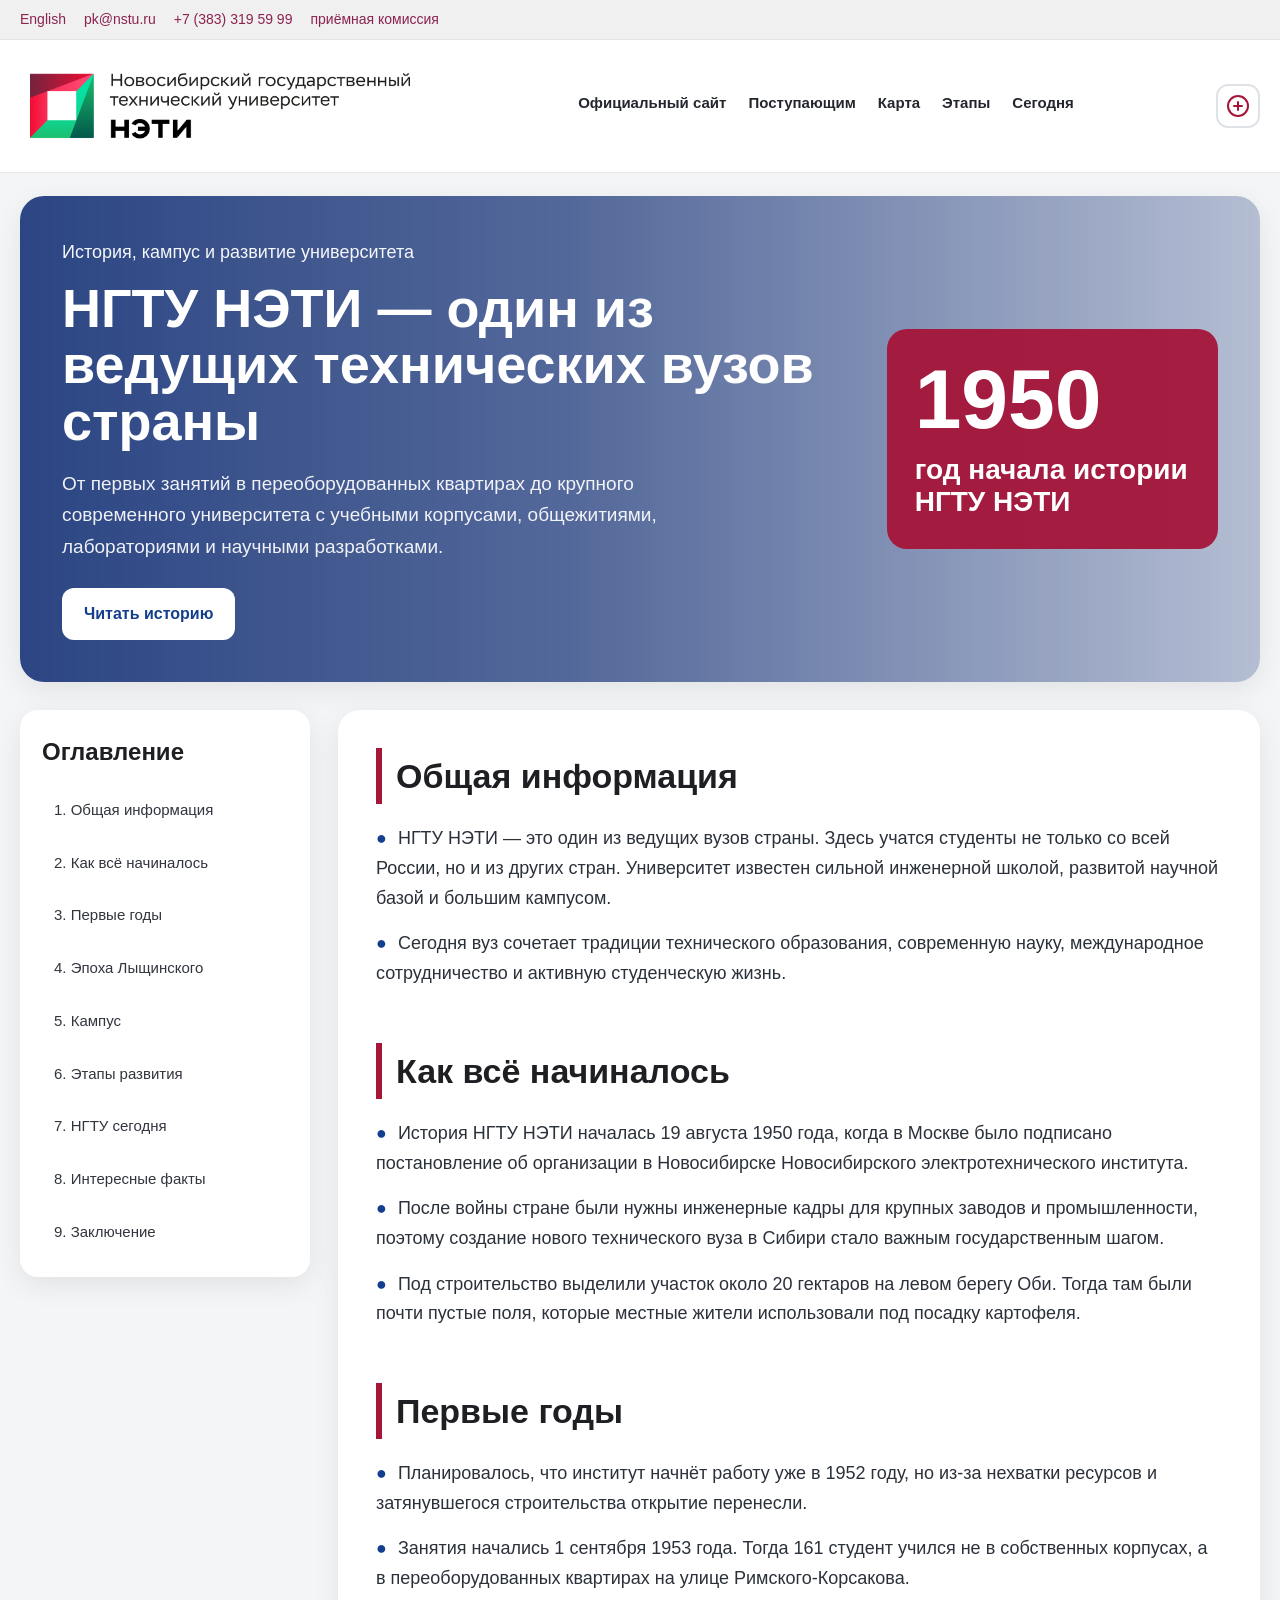
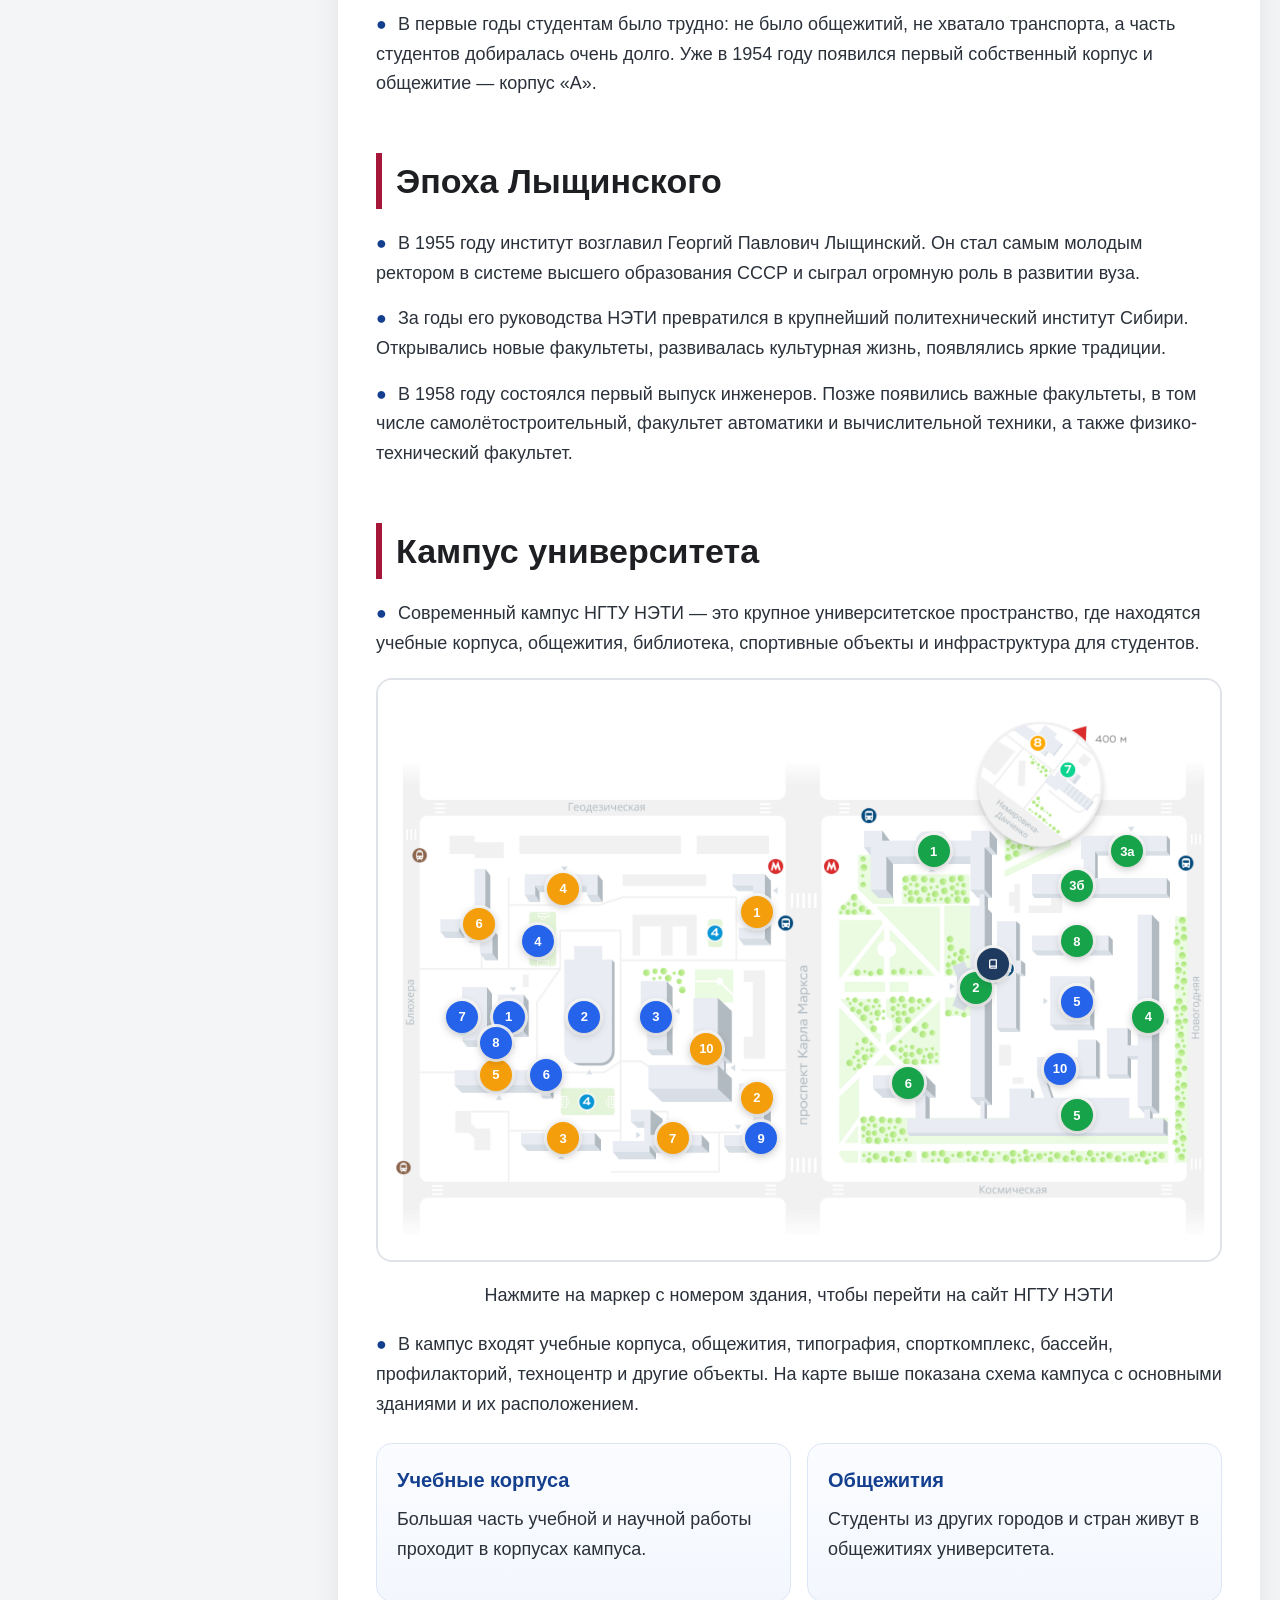
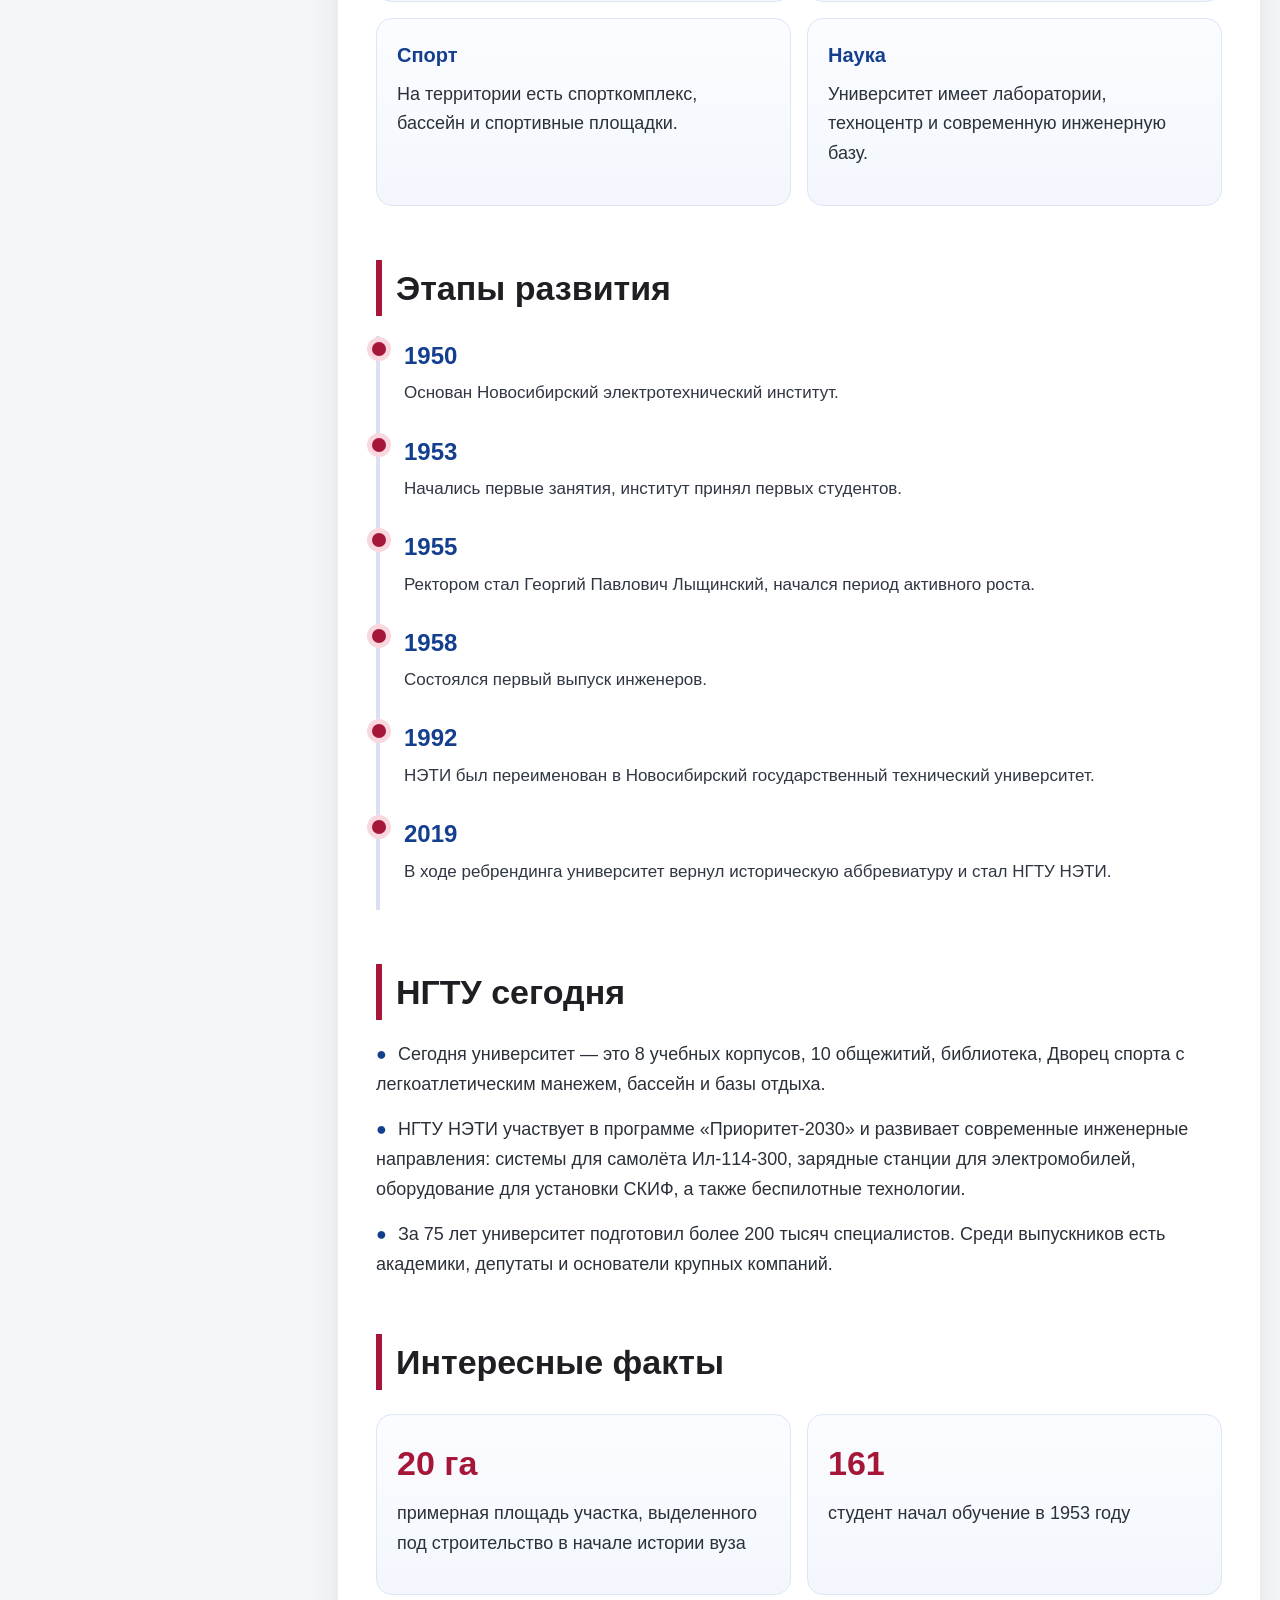
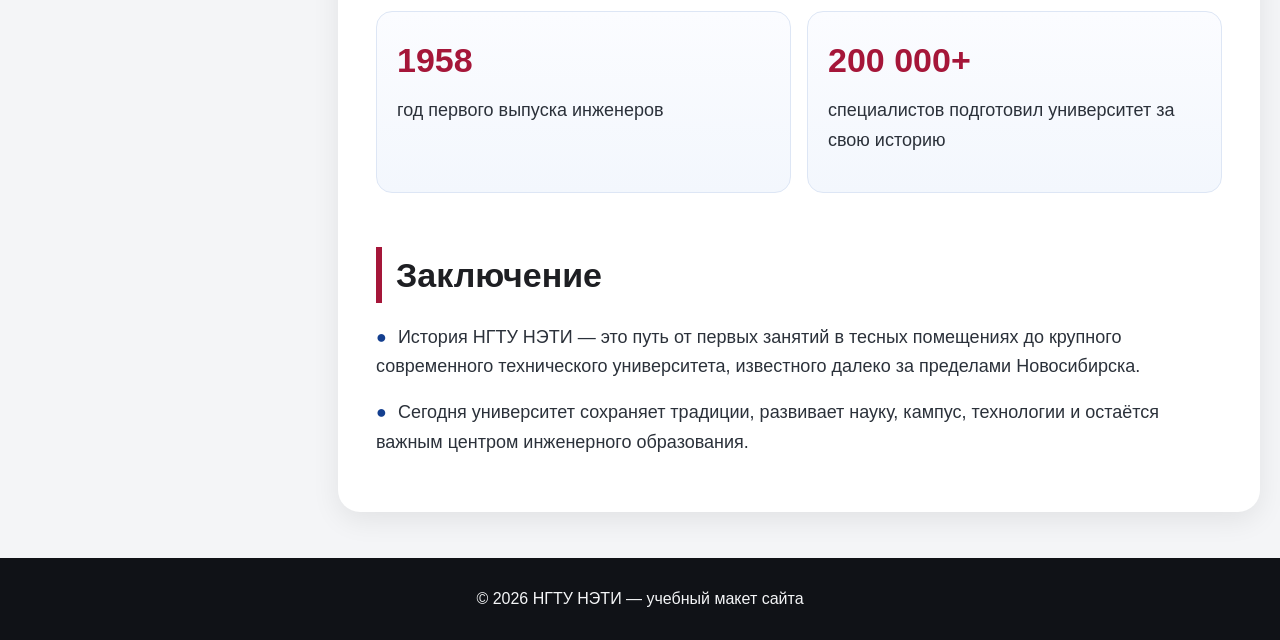
==== index.html @ ab6be09f "1.version" ====
<!DOCTYPE html>
<html lang="ru">
<head>
  <meta charset="UTF-8" />
  <meta name="viewport" content="width=device-width, initial-scale=1.0" />
  <title>НГТУ НЭТИ — История и кампус</title>
  <link rel="stylesheet" href="style.css" />
</head>
<body>
  <header class="site-header">
    <div class="topbar">
      <div class="topbar-inner">
        <span>English</span>
        <span>pk@nstu.ru</span>
        <span>+7 (383) 319 59 99</span>
        <span>приёмная комиссия</span>
      </div>
    </div>

    <div class="header-main">
      <div class="brand">
        <div class="logo-slot">
          <img src="logo.png" alt="Логотип НГТУ" id="logoImage" />
          <div class="logo-placeholder" id="logoPlaceholder"></div>
        </div>
        <div class="brand-text"></div>
      </div>

      <nav class="main-nav" aria-label="Основная навигация">
        <a href="https://www.nstu.ru">Официальный сайт</a>
        <a href="https://www.nstu.ru/entrance/enrollment_campaign">Поступающим</a>
        <a href="#campus">Карта</a>
        <a href="#timeline">Этапы</a>
        <a href="#today">Сегодня</a>
      </nav>

      <!-- Панель доступности для слабовидящих -->
      <div class="accessibility-panel" id="accessibilityPanel">
        <button class="a11y-toggle" id="a11yToggle" aria-label="Открыть настройки доступности" title="Версия для слабовидящих">
          <svg width="24" height="24" viewBox="0 0 24 24" fill="none" stroke="currentColor" stroke-width="2" stroke-linecap="round" stroke-linejoin="round" aria-hidden="true">
            <circle cx="12" cy="12" r="10"></circle>
            <path d="M12 8v8"></path>
            <path d="M8 12h8"></path>
          </svg>
        </button>
        <div class="a11y-options" id="a11yOptions" role="dialog" aria-label="Настройки доступности">
          <h4>Версия для слабовидящих</h4>
          <div class="a11y-section">
            <span class="a11y-label">Цветовая схема</span>
            <button class="a11y-btn active" data-mode="default">Обычная</button>
            <button class="a11y-btn" data-mode="high-contrast">Чёрно-белая</button>
            <button class="a11y-btn" data-mode="yellow-black">Жёлто-чёрная</button>
            <button class="a11y-btn" data-mode="blue-white">Сине-белая</button>
          </div>
          <div class="a11y-section">
            <span class="a11y-label">Размер шрифта</span>
            <button class="a11y-btn font-btn active" data-size="normal">A</button>
            <button class="a11y-btn font-btn" data-size="large">A+</button>
            <button class="a11y-btn font-btn" data-size="xlarge">A++</button>
          </div>
          <div class="a11y-section">
            <button class="a11y-btn" id="a11ySpacing">Широкий интервал</button>
            <button class="a11y-btn" id="a11yImages">Скрыть изображения</button>
            <button class="a11y-btn" id="a11yUnderline">Подчёркивать ссылки</button>
          </div>
        </div>
      </div>
    </div>
  </header>

  <section class="hero" aria-label="Главный баннер">
    <div class="hero-overlay">
      <div class="hero-content">
        <p class="hero-top">История, кампус и развитие университета</p>
        <h2>НГТУ НЭТИ — один из ведущих технических вузов страны</h2>
        <p class="hero-text">
          От первых занятий в переоборудованных квартирах до крупного современного
          университета с учебными корпусами, общежитиями, лабораториями и научными разработками.
        </p>
        <a href="#history" class="hero-button">Читать историю</a>
      </div>

      <div class="hero-side-card">
        <div class="hero-year">1950</div>
        <p>год начала истории НГТУ НЭТИ</p>
      </div>
    </div>
  </section>

  <div class="page-layout">
    <aside class="sidebar" aria-label="Боковое меню">
      <div class="sidebar-box">
        <h3>Оглавление</h3>
        <ul class="toc">
          <li><a href="#intro">1. Общая информация</a></li>
          <li><a href="#history">2. Как всё начиналось</a></li>
          <li><a href="#first-years">3. Первые годы</a></li>
          <li><a href="#lyshchinsky">4. Эпоха Лыщинского</a></li>
          <li><a href="#campus">5. Кампус</a></li>
          <li><a href="#timeline">6. Этапы развития</a></li>
          <li><a href="#today">7. НГТУ сегодня</a></li>
          <li><a href="#facts">8. Интересные факты</a></li>
          <li><a href="#conclusion">9. Заключение</a></li>
        </ul>
      </div>
    </aside>

    <main class="content">
      <section id="intro" class="content-section">
        <h2>Общая информация</h2>
        <p id="intro-p1">
        <a href="#intro-p1" class="anchor" aria-label="Ссылка на абзац">●</a>
          НГТУ НЭТИ — это один из ведущих вузов страны. Здесь учатся студенты не только
          со всей России, но и из других стран. Университет известен сильной инженерной
          школой, развитой научной базой и большим кампусом.
        </p>
        <p id="intro-p2">
          <a href="#intro-p2" class="anchor" aria-label="Ссылка на абзац">●</a>
          Сегодня вуз сочетает традиции технического образования, современную науку,
          международное сотрудничество и активную студенческую жизнь.
        </p>
      </section>

      <section id="history" class="content-section">
        <h2>Как всё начиналось</h2>
        <p id="history-p1">
          <a href="#history-p1" class="anchor" aria-label="Ссылка на абзац">●</a>
          История НГТУ НЭТИ началась 19 августа 1950 года, когда в Москве было подписано
          постановление об организации в Новосибирске Новосибирского электротехнического института.
        </p>
        <p id="history-p2">
          <a href="#history-p2" class="anchor" aria-label="Ссылка на абзац">●</a>
          После войны стране были нужны инженерные кадры для крупных заводов и промышленности,
          поэтому создание нового технического вуза в Сибири стало важным государственным шагом.
        </p>
        <p id="history-p3">
          <a href="#history-p3" class="anchor" aria-label="Ссылка на абзац">●</a>
          Под строительство выделили участок около 20 гектаров на левом берегу Оби.
          Тогда там были почти пустые поля, которые местные жители использовали под посадку картофеля.
        </p>
      </section>

      <section id="first-years" class="content-section">
        <h2>Первые годы</h2>
        <p id="first-years-p1">
          <a href="#first-years-p1" class="anchor" aria-label="Ссылка на абзац">●</a>
          Планировалось, что институт начнёт работу уже в 1952 году, но из-за нехватки
          ресурсов и затянувшегося строительства открытие перенесли.
        </p>
        <p id="first-years-p2">
          <a href="#first-years-p2" class="anchor" aria-label="Ссылка на абзац">●</a>
          Занятия начались 1 сентября 1953 года. Тогда 161 студент учился не в собственных
          корпусах, а в переоборудованных квартирах на улице Римского-Корсакова.
        </p>
        <p id="first-years-p3">
          <a href="#first-years-p3" class="anchor" aria-label="Ссылка на абзац">●</a>
          В первые годы студентам было трудно: не было общежитий, не хватало транспорта,
          а часть студентов добиралась очень долго. Уже в 1954 году появился первый собственный
          корпус и общежитие — корпус «А».
        </p>
      </section>

      <section id="lyshchinsky" class="content-section">
        <h2>Эпоха Лыщинского</h2>
        <p id="lyshchinsky-p1">
          <a href="#lyshchinsky-p1" class="anchor" aria-label="Ссылка на абзац">●</a>
          В 1955 году институт возглавил Георгий Павлович Лыщинский. Он стал самым молодым
          ректором в системе высшего образования СССР и сыграл огромную роль в развитии вуза.
        </p>
        <p id="lyshchinsky-p2">
          <a href="#lyshchinsky-p2" class="anchor" aria-label="Ссылка на абзац">●</a>
          За годы его руководства НЭТИ превратился в крупнейший политехнический институт Сибири.
          Открывались новые факультеты, развивалась культурная жизнь, появлялись яркие традиции.
        </p>
        <p id="lyshchinsky-p3">
          <a href="#lyshchinsky-p3" class="anchor" aria-label="Ссылка на абзац">●</a>
          В 1958 году состоялся первый выпуск инженеров. Позже появились важные факультеты,
          в том числе самолётостроительный, факультет автоматики и вычислительной техники,
          а также физико-технический факультет.
        </p>
      </section>

      <section id="campus" class="content-section">
        <h2>Кампус университета</h2>
        <p id="campus-p1">
          <a href="#campus-p1" class="anchor" aria-label="Ссылка на абзац">●</a>
          Современный кампус НГТУ НЭТИ — это крупное университетское пространство,
          где находятся учебные корпуса, общежития, библиотека, спортивные объекты
          и инфраструктура для студентов.
        </p>

        <!-- Интерактивная карта с кликабельными точками -->
        <div class="map-wrapper" role="region" aria-label="Интерактивная карта кампуса">
          <div class="map-container">
            <img src="map.png" alt="Карта кампуса НГТУ НЭТИ. На схеме отмечены учебные корпуса, общежития и другие объекты университета. Нажмите на маркер, чтобы перейти на страницу здания." class="map-image">
            
            <!-- Левый кампус (Запад) -->
            <a href="https://www.nstu.ru" class="map-hotspot" style="left: 15.5%; top: 58%;" data-building="Учебный корпус №1 (Запад)" target="_blank" rel="noopener noreferrer">
              <span class="hotspot-marker" style="background:#2563eb;">1</span>
            </a>
            <a href="https://www.nstu.ru" class="map-hotspot" style="left: 24.5%; top: 58%;" data-building="Учебный корпус №2 (Запад)" target="_blank" rel="noopener noreferrer">
              <span class="hotspot-marker" style="background:#2563eb;">2</span>
            </a>
            <a href="https://www.nstu.ru" class="map-hotspot" style="left: 33%; top: 58%;" data-building="Учебный корпус №3 (Запад)" target="_blank" rel="noopener noreferrer">
              <span class="hotspot-marker" style="background:#2563eb;">3</span>
            </a>
            <a href="https://www.nstu.ru" class="map-hotspot" style="left: 19%; top: 45%;" data-building="Учебный корпус №4 (Запад)" target="_blank" rel="noopener noreferrer">
              <span class="hotspot-marker" style="background:#2563eb;">4</span>
            </a>
            <a href="https://www.nstu.ru" class="map-hotspot" style="left: 14%; top: 68%;" data-building="Общежитие №5 (Запад)" target="_blank" rel="noopener noreferrer">
              <span class="hotspot-marker" style="background:#f59e0b;">5</span>
            </a>
            <a href="https://www.nstu.ru" class="map-hotspot" style="left: 20%; top: 68%;" data-building="Учебный корпус №6 (Запад)" target="_blank" rel="noopener noreferrer">
              <span class="hotspot-marker" style="background:#2563eb;">6</span>
            </a>
            <a href="https://www.nstu.ru" class="map-hotspot" style="left: 10%; top: 58%;" data-building="Учебный корпус №7 (Запад)" target="_blank" rel="noopener noreferrer">
              <span class="hotspot-marker" style="background:#2563eb;">7</span>
            </a>
            <a href="https://www.nstu.ru" class="map-hotspot" style="left: 14%; top: 62.5%;" data-building="Учебный корпус №8 (Запад)" target="_blank" rel="noopener noreferrer">
              <span class="hotspot-marker" style="background:#2563eb;">8</span>
            </a>
            <a href="https://www.nstu.ru" class="map-hotspot" style="left: 45.5%; top: 79%;" data-building="Учебный корпус №9 (Запад)" target="_blank" rel="noopener noreferrer">
              <span class="hotspot-marker" style="background:#2563eb;">9</span>
            </a>
            <a href="https://www.nstu.ru" class="map-hotspot" style="left: 39%; top: 63.5%;" data-building="Учебный корпус №10 (Запад)" target="_blank" rel="noopener noreferrer">
              <span class="hotspot-marker" style="background:#f59e0b;">10</span>
            </a>
            <a href="https://www.nstu.ru" class="map-hotspot" style="left: 45%; top: 40%;" data-building="Учебный корпус №1а (Запад)" target="_blank" rel="noopener noreferrer">
              <span class="hotspot-marker" style="background:#f59e0b;">1</span>
            </a>
            <a href="https://www.nstu.ru" class="map-hotspot" style="left: 22%; top: 79%;" data-building="Учебный корпус №3а (Запад)" target="_blank" rel="noopener noreferrer">
              <span class="hotspot-marker" style="background:#f59e0b;">3</span>
            </a>
            <a href="https://www.nstu.ru" class="map-hotspot" style="left: 22%; top: 36%;" data-building="Спортивный корпус №4 (Запад)" target="_blank" rel="noopener noreferrer">
              <span class="hotspot-marker" style="background:#f59e0b;">4</span>
            </a>
            <a href="https://www.nstu.ru" class="map-hotspot" style="left: 12%; top: 42%;" data-building="Общежитие №6 (Запад)" target="_blank" rel="noopener noreferrer">
              <span class="hotspot-marker" style="background:#f59e0b;">6</span>
            </a>
            <a href="https://www.nstu.ru" class="map-hotspot" style="left: 35%; top: 79%;" data-building="Учебный корпус №7а (Запад)" target="_blank" rel="noopener noreferrer">
              <span class="hotspot-marker" style="background:#f59e0b;">7</span>
            </a>
            <a href="https://www.nstu.ru" class="map-hotspot" style="left: 45%; top: 72%;" data-building="Учебный корпус №2а (Запад)" target="_blank" rel="noopener noreferrer">
              <span class="hotspot-marker" style="background:#f59e0b;">2</span>
            </a>

            <!-- Правый кампус (Восток) -->
            <a href="https://www.nstu.ru" class="map-hotspot" style="left: 66%; top: 29.5%;" data-building="Учебный корпус №1 (Восток)" target="_blank" rel="noopener noreferrer">
              <span class="hotspot-marker" style="background:#16a34a;">1</span>
            </a>
            <a href="https://www.nstu.ru" class="map-hotspot" style="left: 71%; top: 53%;" data-building="Учебный корпус №2 (Восток)" target="_blank" rel="noopener noreferrer">
              <span class="hotspot-marker" style="background:#16a34a;">2</span>
            </a>
            <a href="https://www.nstu.ru" class="map-hotspot" style="left: 89%; top: 29.5%;" data-building="Учебный корпус №3а (Восток)" target="_blank" rel="noopener noreferrer">
              <span class="hotspot-marker" style="background:#16a34a;">3а</span>
            </a>
            <a href="https://www.nstu.ru" class="map-hotspot" style="left: 83%; top: 35.5%;" data-building="Учебный корпус №3б (Восток)" target="_blank" rel="noopener noreferrer">
              <span class="hotspot-marker" style="background:#16a34a;">3б</span>
            </a>
            <a href="https://www.nstu.ru" class="map-hotspot" style="left: 91.5%; top: 58%;" data-building="Учебный корпус №4 (Восток)" target="_blank" rel="noopener noreferrer">
              <span class="hotspot-marker" style="background:#16a34a;">4</span>
            </a>
            <a href="https://www.nstu.ru" class="map-hotspot" style="left: 83%; top: 55.5%;" data-building="Общежитие №5 (Восток)" target="_blank" rel="noopener noreferrer">
              <span class="hotspot-marker" style="background:#2563eb;">5</span>
            </a>
            <a href="https://www.nstu.ru" class="map-hotspot" style="left: 63%; top: 69.5%;" data-building="Учебный корпус №6 (Восток)" target="_blank" rel="noopener noreferrer">
              <span class="hotspot-marker" style="background:#16a34a;">6</span>
            </a>
            <a href="https://www.nstu.ru" class="map-hotspot" style="left: 83%; top: 45%;" data-building="Учебный корпус №8 (Восток)" target="_blank" rel="noopener noreferrer">
              <span class="hotspot-marker" style="background:#16a34a;">8</span>
            </a>
            <a href="https://www.nstu.ru" class="map-hotspot" style="left: 81%; top: 67%;" data-building="Учебный корпус №10 (Восток)" target="_blank" rel="noopener noreferrer">
              <span class="hotspot-marker" style="background:#2563eb;">10</span>
            </a>
            <a href="https://www.nstu.ru" class="map-hotspot" style="left: 83%; top: 75%;" data-building="Общежитие №5а (Восток)" target="_blank" rel="noopener noreferrer">
              <span class="hotspot-marker" style="background:#16a34a;">5</span>
            </a>
            <a href="https://www.nstu.ru" class="map-hotspot" style="left: 73%; top: 49%;" data-building="Библиотека" target="_blank" rel="noopener noreferrer">
              <span class="hotspot-marker" style="background:#1e3a5f;"><svg width="10" height="10" viewBox="0 0 24 24" fill="none" stroke="currentColor" stroke-width="3" stroke-linecap="round" stroke-linejoin="round"><path d="M4 19.5A2.5 2.5 0 0 1 6.5 17H20"/><path d="M6.5 2H20v20H6.5A2.5 2.5 0 0 1 4 19.5v-15A2.5 2.5 0 0 1 6.5 2z"/></svg></span>
            </a>
          </div>
          <p class="map-hint">Нажмите на маркер с номером здания, чтобы перейти на сайт НГТУ НЭТИ</p>
        </div>

        <p id="campus-p2">
          <a href="#campus-p2" class="anchor" aria-label="Ссылка на абзац">●</a>
          В кампус входят учебные корпуса, общежития, типография, спорткомплекс,
          бассейн, профилакторий, техноцентр и другие объекты. На карте выше показана схема кампуса с основными зданиями и их расположением.
        </p>

        <div class="campus-grid">
          <div class="campus-card">
            <h3>Учебные корпуса</h3>
            <p>Большая часть учебной и научной работы проходит в корпусах кампуса.</p>
          </div>
          <div class="campus-card">
            <h3>Общежития</h3>
            <p>Студенты из других городов и стран живут в общежитиях университета.</p>
          </div>
          <div class="campus-card">
            <h3>Спорт</h3>
            <p>На территории есть спорткомплекс, бассейн и спортивные площадки.</p>
          </div>
          <div class="campus-card">
            <h3>Наука</h3>
            <p>Университет имеет лаборатории, техноцентр и современную инженерную базу.</p>
          </div>
        </div>
      </section>

      <section id="timeline" class="content-section">
        <h2>Этапы развития</h2>

        <div class="timeline">
          <div class="timeline-item">
            <div class="timeline-year">1950</div>
            <div class="timeline-text">
              Основан Новосибирский электротехнический институт.
            </div>
          </div>

          <div class="timeline-item">
            <div class="timeline-year">1953</div>
            <div class="timeline-text">
              Начались первые занятия, институт принял первых студентов.
            </div>
          </div>

          <div class="timeline-item">
            <div class="timeline-year">1955</div>
            <div class="timeline-text">
              Ректором стал Георгий Павлович Лыщинский, начался период активного роста.
            </div>
          </div>

          <div class="timeline-item">
            <div class="timeline-year">1958</div>
            <div class="timeline-text">
              Состоялся первый выпуск инженеров.
            </div>
          </div>

          <div class="timeline-item">
            <div class="timeline-year">1992</div>
            <div class="timeline-text">
              НЭТИ был переименован в Новосибирский государственный технический университет.
            </div>
          </div>

          <div class="timeline-item">
            <div class="timeline-year">2019</div>
            <div class="timeline-text">
              В ходе ребрендинга университет вернул историческую аббревиатуру и стал НГТУ НЭТИ.
            </div>
          </div>
        </div>
      </section>

      <section id="today" class="content-section">
        <h2>НГТУ сегодня</h2>
        <p id="today-p1">
          <a href="#today-p1" class="anchor" aria-label="Ссылка на абзац">●</a>
          Сегодня университет — это 8 учебных корпусов, 10 общежитий, библиотека,
          Дворец спорта с легкоатлетическим манежем, бассейн и базы отдыха.
        </p>
        <p id="today-p2">
          <a href="#today-p2" class="anchor" aria-label="Ссылка на абзац">●</a>
          НГТУ НЭТИ участвует в программе «Приоритет-2030» и развивает современные
          инженерные направления: системы для самолёта Ил-114-300, зарядные станции
          для электромобилей, оборудование для установки СКИФ, а также беспилотные технологии.
        </p>
        <p id="today-p3">
          <a href="#today-p3" class="anchor" aria-label="Ссылка на абзац">●</a>
          За 75 лет университет подготовил более 200 тысяч специалистов.
          Среди выпускников есть академики, депутаты и основатели крупных компаний.
        </p>
      </section>

      <section id="facts" class="content-section">
        <h2>Интересные факты</h2>
        <div class="facts-grid">
          <article class="fact-box">
            <span class="fact-number">20 га</span>
            <p>примерная площадь участка, выделенного под строительство в начале истории вуза</p>
          </article>

          <article class="fact-box">
            <span class="fact-number">161</span>
            <p>студент начал обучение в 1953 году</p>
          </article>

          <article class="fact-box">
            <span class="fact-number">1958</span>
            <p>год первого выпуска инженеров</p>
          </article>

          <article class="fact-box">
            <span class="fact-number">200 000+</span>
            <p>специалистов подготовил университет за свою историю</p>
          </article>
        </div>
      </section>

      <section id="conclusion" class="content-section">
        <h2>Заключение</h2>
        <p id="conclusion-p1">
          <a href="#conclusion-p1" class="anchor" aria-label="Ссылка на абзац">●</a>
          История НГТУ НЭТИ — это путь от первых занятий в тесных помещениях до крупного
          современного технического университета, известного далеко за пределами Новосибирска.
        </p>
        <p id="conclusion-p2">
          <a href="#conclusion-p2" class="anchor" aria-label="Ссылка на абзац">●</a>
          Сегодня университет сохраняет традиции, развивает науку, кампус, технологии
          и остаётся важным центром инженерного образования.
        </p>
      </section>
    </main>
  </div>

  <footer class="site-footer">
    <p>© 2026 НГТУ НЭТИ — учебный макет сайта</p>
  </footer>

  <script src="script.js"></script>
</body>
</html>
---- style.css ----
:root {
  --bg: #f4f5f7;
  --white: #ffffff;
  --text: #1e1f23;
  --muted: #5f6773;
  --line: #dfe3e8;
  --accent: #a51639;
  --accent-dark: #7f102d;
  --blue: #143f8f;
  --blue-soft: #edf3ff;
  --shadow: 0 8px 28px rgba(0, 0, 0, 0.08);
  --radius: 18px;
  --container: 1320px;
}

* {
  box-sizing: border-box;
  margin: 0;
  padding: 0;
}

html {
  scroll-behavior: smooth;
}

body {
  font-family: Arial, Helvetica, sans-serif;
  background: var(--bg);
  color: var(--text);
  line-height: 1.65;
}

img {
  max-width: 100%;
  display: block;
}

a {
  color: inherit;
}

.topbar {
  background: #f0f0f0;
  border-bottom: 1px solid var(--line);
}

.topbar-inner {
  max-width: var(--container);
  margin: 0 auto;
  padding: 8px 20px;
  display: flex;
  flex-wrap: wrap;
  gap: 18px;
  font-size: 14px;
  color: #8b2351;
}

.site-header {
  position: sticky;
  top: 0;
  z-index: 1000;
  background: var(--white);
  box-shadow: 0 1px 0 rgba(0, 0, 0, 0.04);
}

.header-main {
  max-width: var(--container);
  margin: 0 auto;
  padding: 16px 20px;
  display: flex;
  justify-content: space-between;
  align-items: center;
  gap: 24px;
  flex-wrap: wrap;
}

.brand {
  display: flex;
  align-items: center;
  gap: 16px;
}

.logo-slot {
  width: 400px;
  height: 100px;
  display: flex;
  align-items: center;
  justify-content: center;
  padding: 10px;
  box-sizing: border-box;
  overflow: hidden;
}

.logo-slot img {
  max-width: 100%;
  max-height: 100%;
  object-fit: contain;
  display: block;
}

.logo-placeholder span {
  font-weight: 700;
  margin-bottom: 6px;
}

.logo-placeholder small {
  font-size: 11px;
}

.brand-subtitle {
  font-size: 13px;
  color: var(--muted);
  margin-bottom: 4px;
}

.brand h1 {
  font-size: 34px;
  line-height: 1;
  font-weight: 800;
  letter-spacing: 0.3px;
}

.main-nav {
  display: flex;
  flex-wrap: wrap;
  gap: 22px;
  font-weight: 700;
  font-size: 15px;
}

.main-nav a {
  text-decoration: none;
  color: #23262d;
  padding-bottom: 4px;
  border-bottom: 2px solid transparent;
  transition: 0.2s;
}

.main-nav a:hover,
.main-nav a.active {
  color: var(--accent);
  border-color: var(--accent);
}

.hero {
  max-width: var(--container);
  margin: 24px auto 28px;
  padding: 0 20px;
}

.hero-overlay {
  min-height: 380px;
  border-radius: 24px;
  overflow: hidden;
  background:
    linear-gradient(90deg, rgba(16, 45, 115, 0.88) 0%, rgba(16, 45, 115, 0.7) 45%, rgba(16, 45, 115, 0.28) 100%),
    url("https://images.unsplash.com/photo-1523050854058-8df90110c9f1?auto=format&fit=crop&w=1600&q=80") center/cover no-repeat;
  box-shadow: var(--shadow);
  display: grid;
  grid-template-columns: 1.7fr 0.7fr;
  gap: 20px;
  padding: 42px;
  color: var(--white);
}

.hero-content {
  display: flex;
  flex-direction: column;
  justify-content: center;
  max-width: 760px;
}

.hero-top {
  font-size: 18px;
  margin-bottom: 12px;
  opacity: 0.95;
}

.hero-content h2 {
  font-size: 54px;
  line-height: 1.05;
  font-weight: 800;
  margin-bottom: 18px;
}

.hero-text {
  font-size: 19px;
  max-width: 680px;
  color: rgba(255, 255, 255, 0.92);
  margin-bottom: 26px;
}

.hero-button {
  width: fit-content;
  text-decoration: none;
  background: var(--white);
  color: var(--blue);
  font-weight: 700;
  padding: 13px 22px;
  border-radius: 12px;
  transition: 0.2s;
}

.hero-button:hover {
  transform: translateY(-1px);
}

.hero-side-card {
  background: rgba(165, 22, 57, 0.95);
  border-radius: 20px;
  padding: 28px;
  display: flex;
  flex-direction: column;
  justify-content: center;
  align-self: center;
  min-height: 220px;
}

.hero-year {
  font-size: 84px;
  font-weight: 900;
  line-height: 0.95;
  margin-bottom: 14px;
}

.hero-side-card p {
  font-size: 28px;
  font-weight: 700;
  line-height: 1.15;
}

.page-layout {
  max-width: var(--container);
  margin: 0 auto;
  padding: 0 20px 36px;
  display: grid;
  grid-template-columns: 290px 1fr;
  gap: 28px;
}

.sidebar {
  position: relative;
}

.sidebar-box {
  position: sticky;
  top: 80px;
  background: var(--white);
  border-radius: var(--radius);
  padding: 22px;
  box-shadow: var(--shadow);
}

.sidebar-box h3 {
  font-size: 24px;
  margin-bottom: 16px;
}

.toc {
  list-style: none;
}

.toc li + li {
  margin-top: 8px;
}

.toc a {
  text-decoration: none;
  color: #31353d;
  display: block;
  padding: 10px 12px;
  border-radius: 10px;
  transition: 0.2s;
  font-size: 15px;
}

.toc a:hover,
.toc a.active {
  background: var(--blue-soft);
  color: var(--blue);
}

.content {
  background: var(--white);
  border-radius: 22px;
  padding: 38px;
  box-shadow: var(--shadow);
}

.content-section + .content-section {
  margin-top: 54px;
}

.content-section {
  scroll-margin-top: 140px;
}

.content-section h2 {
  font-size: 34px;
  font-weight: 800;
  margin-bottom: 20px;
  padding-left: 14px;
  border-left: 6px solid var(--accent);
}

.content-section p {
  font-size: 18px;
  color: #2b313a;
  margin-bottom: 16px;
}

.anchor {
  text-decoration: none;
  color: var(--blue);
  font-weight: 800;
  margin-right: 6px;
}

.anchor:hover {
  text-decoration: underline;
}

.campus-grid,
.facts-grid {
  display: grid;
  grid-template-columns: repeat(2, minmax(0, 1fr));
  gap: 16px;
  margin-top: 24px;
}

.campus-card,
.fact-box {
  background: linear-gradient(180deg, #fbfcff, #f3f7fd);
  border: 1px solid #dde6f5;
  border-radius: 16px;
  padding: 20px;
}

.campus-card h3 {
  font-size: 20px;
  margin-bottom: 8px;
  color: var(--blue);
}

.fact-number {
  display: block;
  font-size: 34px;
  font-weight: 900;
  color: var(--accent);
  margin-bottom: 8px;
}

.timeline {
  margin-top: 12px;
  border-left: 4px solid #d9e1f0;
  padding-left: 24px;
}

.timeline-item {
  position: relative;
  padding: 0 0 24px 0;
}

.timeline-item::before {
  content: "";
  position: absolute;
  left: -32px;
  top: 6px;
  width: 14px;
  height: 14px;
  border-radius: 50%;
  background: var(--accent);
  box-shadow: 0 0 0 5px #f8d7df;
}

.timeline-year {
  font-size: 24px;
  font-weight: 800;
  color: var(--blue);
  margin-bottom: 4px;
}

.timeline-text {
  font-size: 17px;
  color: #303643;
}

.site-footer {
  margin-top: 10px;
  background: #101217;
  color: #f4f5f7;
  text-align: center;
  padding: 28px 20px;
}

@media (max-width: 1100px) {
  .hero-overlay {
    grid-template-columns: 1fr;
  }

  .page-layout {
    grid-template-columns: 1fr;
  }

  .sidebar-box {
    position: static;
  }
}

@media (max-width: 760px) {
  .header-main {
    align-items: flex-start;
  }

  .brand h1 {
    font-size: 28px;
  }

  .hero-overlay {
    padding: 28px;
    min-height: auto;
  }

  .hero-content h2 {
    font-size: 36px;
  }

  .hero-text {
    font-size: 17px;
  }

  .hero-year {
    font-size: 64px;
  }

  .hero-side-card p {
    font-size: 22px;
  }

  .content {
    padding: 24px;
  }

  .content-section h2 {
    font-size: 28px;
  }

  .content-section p {
    font-size: 16px;
  }

  .campus-grid,
  .facts-grid {
    grid-template-columns: 1fr;
  }
}

/* ===== Анимация для скрытия верхней полоски на телефоне ===== */
@media (max-width: 768px) {
  .topbar {
    transition: transform 0.3s ease;
    position: sticky;
    top: 0;
    z-index: 1001;
  }

  .topbar.hide-on-scroll {
    transform: translateY(-100%);
  }
}

/* ===== Панель доступности ===== */
.accessibility-panel {
  position: relative;
  z-index: 1002;
}

.a11y-toggle {
  width: 44px;
  height: 44px;
  border-radius: 12px;
  border: 2px solid var(--line);
  background: var(--white);
  color: var(--accent);
  cursor: pointer;
  display: flex;
  align-items: center;
  justify-content: center;
  transition: 0.2s;
}

.a11y-toggle:hover {
  background: var(--blue-soft);
  border-color: var(--blue);
}

.a11y-toggle[aria-expanded="true"] {
  background: var(--blue-soft);
  border-color: var(--blue);
}

.a11y-options {
  display: none;
  position: absolute;
  top: 52px;
  right: 0;
  width: 280px;
  background: var(--white);
  border: 2px solid var(--line);
  border-radius: 16px;
  padding: 20px;
  box-shadow: 0 12px 40px rgba(0, 0, 0, 0.15);
}

.a11y-options.open {
  display: block;
}

.a11y-options h4 {
  font-size: 18px;
  margin-bottom: 16px;
  color: var(--text);
}

.a11y-section {
  margin-bottom: 14px;
}

.a11y-label {
  display: block;
  font-size: 13px;
  font-weight: 700;
  color: var(--muted);
  text-transform: uppercase;
  letter-spacing: 0.5px;
  margin-bottom: 8px;
}

.a11y-btn {
  display: inline-block;
  padding: 8px 14px;
  margin: 4px 4px 0 0;
  border: 2px solid var(--line);
  border-radius: 10px;
  background: var(--white);
  color: var(--text);
  font-size: 14px;
  font-weight: 600;
  cursor: pointer;
  transition: 0.15s;
}

.a11y-btn:hover {
  border-color: var(--blue);
  background: var(--blue-soft);
}

.a11y-btn.active {
  border-color: var(--accent);
  background: #fdf2f4;
  color: var(--accent);
}

.font-btn[data-size="normal"] { font-size: 14px; }
.font-btn[data-size="large"] { font-size: 18px; }
.font-btn[data-size="xlarge"] { font-size: 22px; }

/* ===== Интерактивная карта ===== */
.map-wrapper {
  margin: 20px 0;
}

.map-container {
  position: relative;
  display: inline-block;
  width: 100%;
  border-radius: 16px;
  overflow: hidden;
  border: 2px solid var(--line);
}

.map-image {
  width: 100%;
  height: auto;
  display: block;
}

.map-hotspot {
  position: absolute;
  width: 32px;
  height: 32px;
  transform: translate(-50%, -50%);
  z-index: 10;
  text-decoration: none;
  cursor: pointer;
}

.hotspot-marker {
  display: flex;
  align-items: center;
  justify-content: center;
  width: 32px;
  height: 32px;
  border-radius: 50%;
  color: #fff;
  font-size: 13px;
  font-weight: 800;
  box-shadow: 0 2px 8px rgba(0, 0, 0, 0.25), 0 0 0 3px rgba(255, 255, 255, 0.9);
  transition: transform 0.2s, box-shadow 0.2s;
  pointer-events: none;
}

.map-hotspot:hover .hotspot-marker,
.map-hotspot:focus .hotspot-marker {
  transform: scale(1.25);
  box-shadow: 0 4px 16px rgba(0, 0, 0, 0.35), 0 0 0 5px rgba(255, 255, 255, 1);
}

.map-hotspot::after {
  content: attr(data-building);
  position: absolute;
  bottom: 110%;
  left: 50%;
  transform: translateX(-50%);
  background: rgba(0, 0, 0, 0.85);
  color: #fff;
  padding: 6px 12px;
  border-radius: 8px;
  font-size: 13px;
  font-weight: 600;
  white-space: nowrap;
  opacity: 0;
  pointer-events: none;
  transition: opacity 0.2s;
  z-index: 20;
}

.map-hotspot:hover::after,
.map-hotspot:focus::after {
  opacity: 1;
}

.map-hint {
  font-size: 14px;
  color: var(--muted);
  text-align: center;
  margin-top: 10px;
}

/* ===== Режимы доступности ===== */

/* Чёрно-белый контраст */
body.a11y-high-contrast {
  --bg: #000000;
  --white: #000000;
  --text: #ffffff;
  --muted: #cccccc;
  --line: #ffffff;
  --accent: #ffff00;
  --accent-dark: #ffff00;
  --blue: #ffffff;
  --blue-soft: #333333;
  --shadow: none;
}

body.a11y-high-contrast .hero-overlay {
  background: #000000;
  border: 3px solid #ffffff;
}

body.a11y-high-contrast .hero-side-card {
  background: #000000;
  border: 3px solid #ffff00;
}

body.a11y-high-contrast .content,
body.a11y-high-contrast .sidebar-box {
  background: #000000;
  border: 2px solid #ffffff;
}

body.a11y-high-contrast .campus-card,
body.a11y-high-contrast .fact-box {
  background: #111111;
  border: 2px solid #ffffff;
}

body.a11y-high-contrast .timeline-item::before {
  background: #ffff00;
  box-shadow: 0 0 0 5px #333333;
}

body.a11y-high-contrast img {
  filter: grayscale(100%) contrast(150%);
}

body.a11y-high-contrast .site-footer {
  background: #000000;
  border-top: 3px solid #ffffff;
}

/* Жёлто-чёрный */
body.a11y-yellow-black {
  --bg: #000000;
  --white: #000000;
  --text: #ffff00;
  --muted: #ffff00;
  --line: #ffff00;
  --accent: #ffff00;
  --accent-dark: #ffff00;
  --blue: #ffff00;
  --blue-soft: #1a1a00;
  --shadow: none;
}

body.a11y-yellow-black .hero-overlay {
  background: #000000;
  border: 3px solid #ffff00;
}

body.a11y-yellow-black .hero-side-card {
  background: #000000;
  border: 3px solid #ffff00;
}

body.a11y-yellow-black .content,
body.a11y-yellow-black .sidebar-box {
  background: #000000;
  border: 2px solid #ffff00;
}

body.a11y-yellow-black .campus-card,
body.a11y-yellow-black .fact-box {
  background: #111100;
  border: 2px solid #ffff00;
}

body.a11y-yellow-black .timeline-item::before {
  background: #ffff00;
  box-shadow: 0 0 0 5px #333300;
}

body.a11y-yellow-black img {
  filter: grayscale(100%) contrast(120%) brightness(80%);
}

body.a11y-yellow-black .site-footer {
  background: #000000;
  border-top: 3px solid #ffff00;
}

body.a11y-yellow-black .a11y-toggle {
  background: #000000;
  border-color: #ffff00;
  color: #ffff00;
}

body.a11y-yellow-black .map-hotspot::after {
  background: #ffff00;
  color: #000000;
}

/* Сине-белый */
body.a11y-blue-white {
  --bg: #e8f0fe;
  --white: #ffffff;
  --text: #000080;
  --muted: #000080;
  --line: #000080;
  --accent: #000080;
  --accent-dark: #000080;
  --blue: #000080;
  --blue-soft: #dbeafe;
  --shadow: 0 4px 16px rgba(0, 0, 128, 0.15);
}

body.a11y-blue-white .hero-overlay {
  background: #000080;
}

body.a11y-blue-white .hero-side-card {
  background: #000080;
}

body.a11y-blue-white .content-section h2 {
  border-left-color: #000080;
}

body.a11y-blue-white .fact-number {
  color: #000080;
}

body.a11y-blue-white .timeline-item::before {
  background: #000080;
  box-shadow: 0 0 0 5px #dbeafe;
}

body.a11y-blue-white .site-footer {
  background: #000080;
}

/* Размеры шрифта */
body.a11y-font-large {
  font-size: 18px;
}

body.a11y-font-large .hero-content h2 {
  font-size: 64px;
}

body.a11y-font-large .hero-text {
  font-size: 22px;
}

body.a11y-font-large .content-section h2 {
  font-size: 40px;
}

body.a11y-font-large .content-section p {
  font-size: 20px;
}

body.a11y-font-large .sidebar-box h3 {
  font-size: 28px;
}

body.a11y-font-large .toc a {
  font-size: 17px;
}

body.a11y-font-xlarge {
  font-size: 22px;
}

body.a11y-font-xlarge .hero-content h2 {
  font-size: 74px;
}

body.a11y-font-xlarge .hero-text {
  font-size: 26px;
}

body.a11y-font-xlarge .content-section h2 {
  font-size: 48px;
}

body.a11y-font-xlarge .content-section p {
  font-size: 24px;
}

body.a11y-font-xlarge .sidebar-box h3 {
  font-size: 32px;
}

body.a11y-font-xlarge .toc a {
  font-size: 20px;
}

/* Широкий интервал */
body.a11y-wide-spacing {
  line-height: 2.2;
  letter-spacing: 0.06em;
  word-spacing: 0.15em;
}

body.a11y-wide-spacing .content-section p {
  margin-bottom: 28px;
}

body.a11y-wide-spacing .toc li + li {
  margin-top: 14px;
}

/* Скрыть изображения */
body.a11y-hide-images img {
  display: none !important;
}

body.a11y-hide-images .map-wrapper {
  display: none;
}

/* Подчёркивание ссылок */
body.a11y-underline-links a {
  text-decoration: underline !important;
  text-decoration-thickness: 2px;
  text-underline-offset: 3px;
}

body.a11y-underline-links .a11y-btn {
  text-decoration: none !important;
}

/* Фокус для доступности */
*:focus-visible {
  outline: 3px solid var(--accent);
  outline-offset: 3px;
}

body.a11y-high-contrast *:focus-visible,
body.a11y-yellow-black *:focus-visible {
  outline-color: #ffff00;
}

body.a11y-blue-white *:focus-visible {
  outline-color: #000080;
}
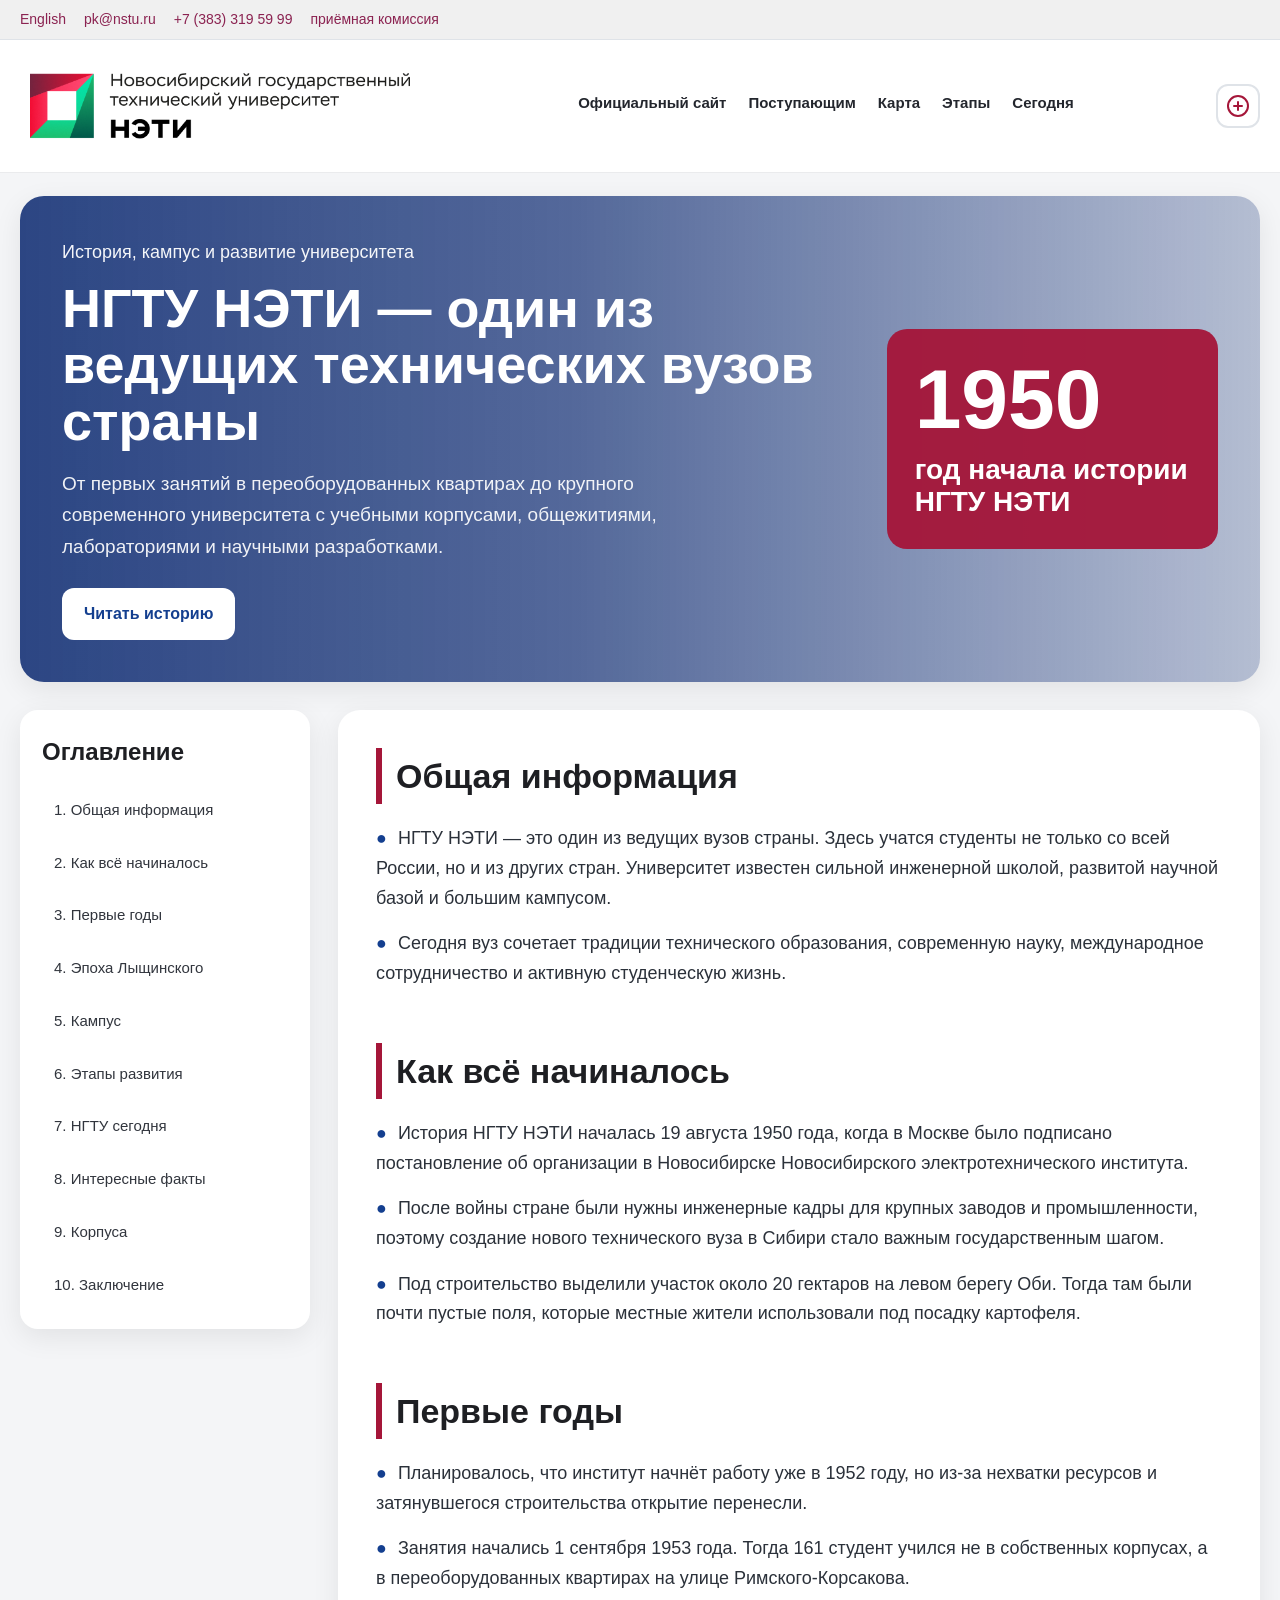
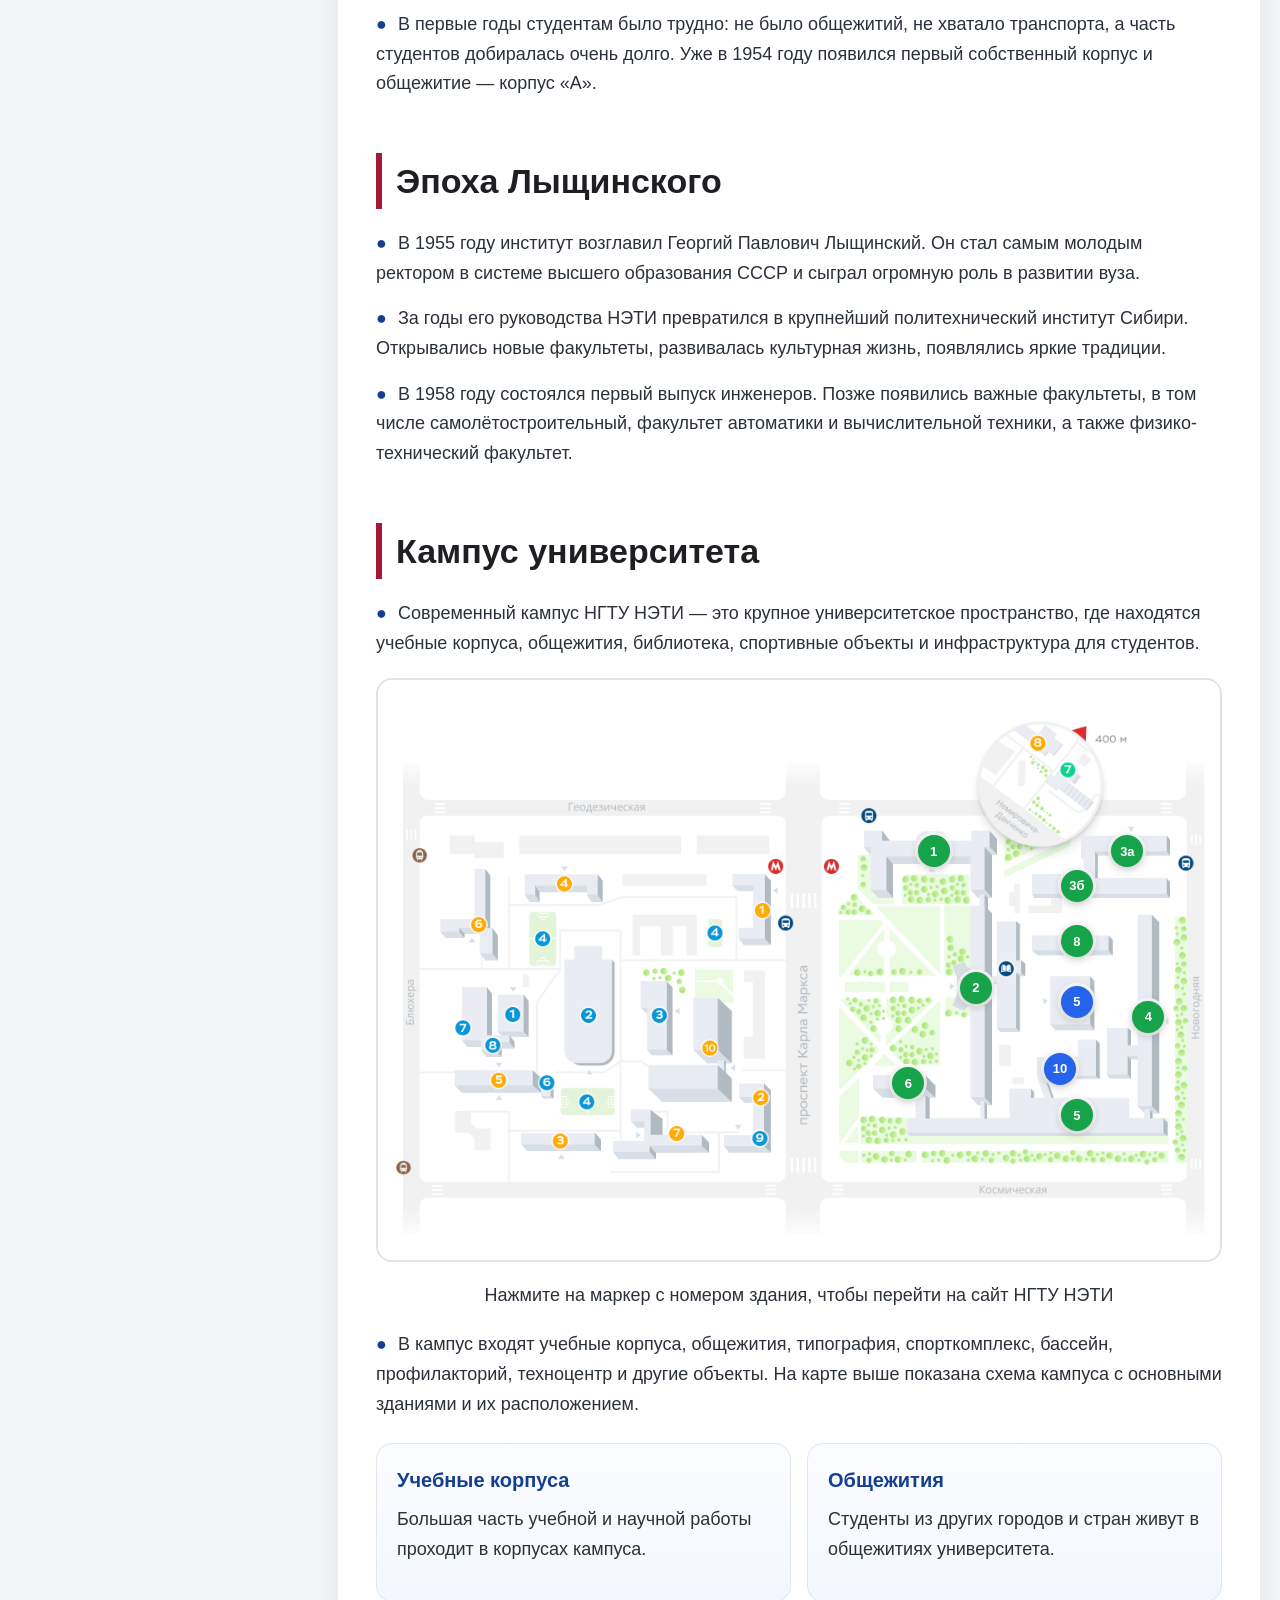
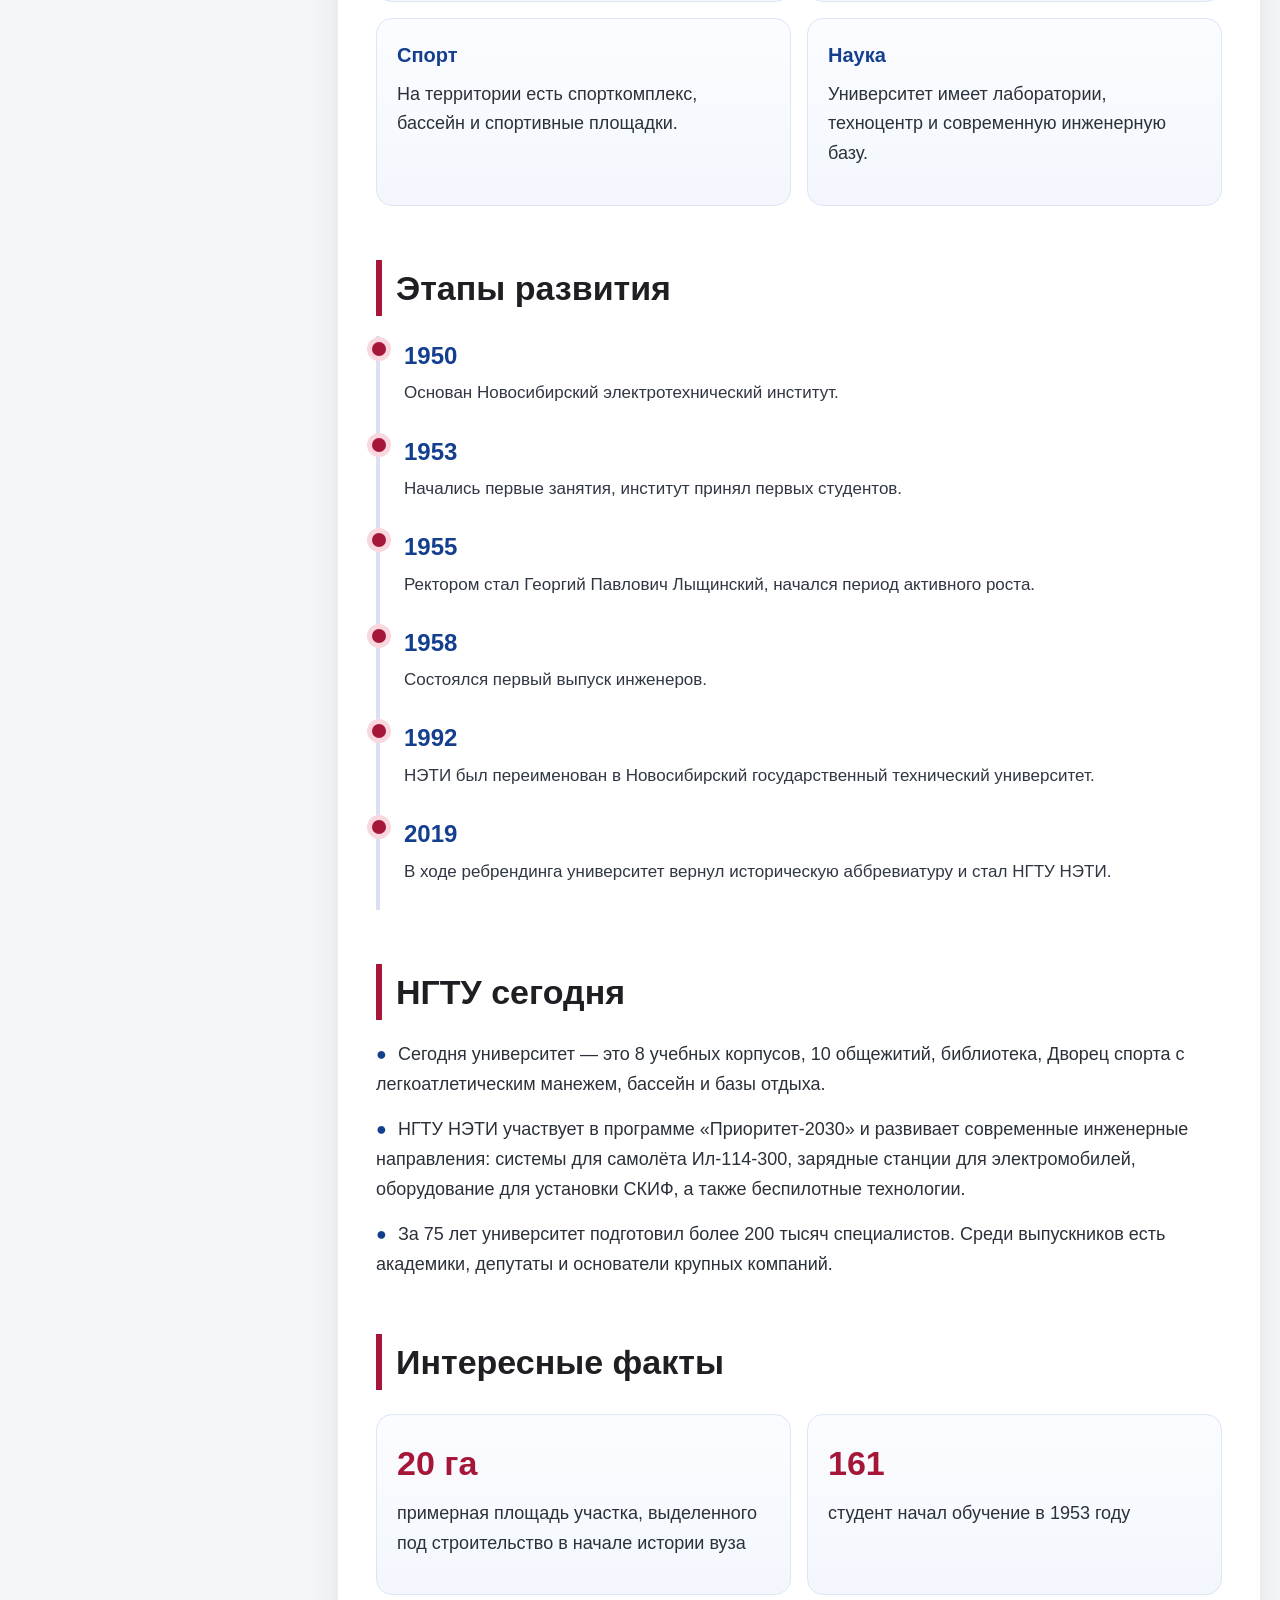
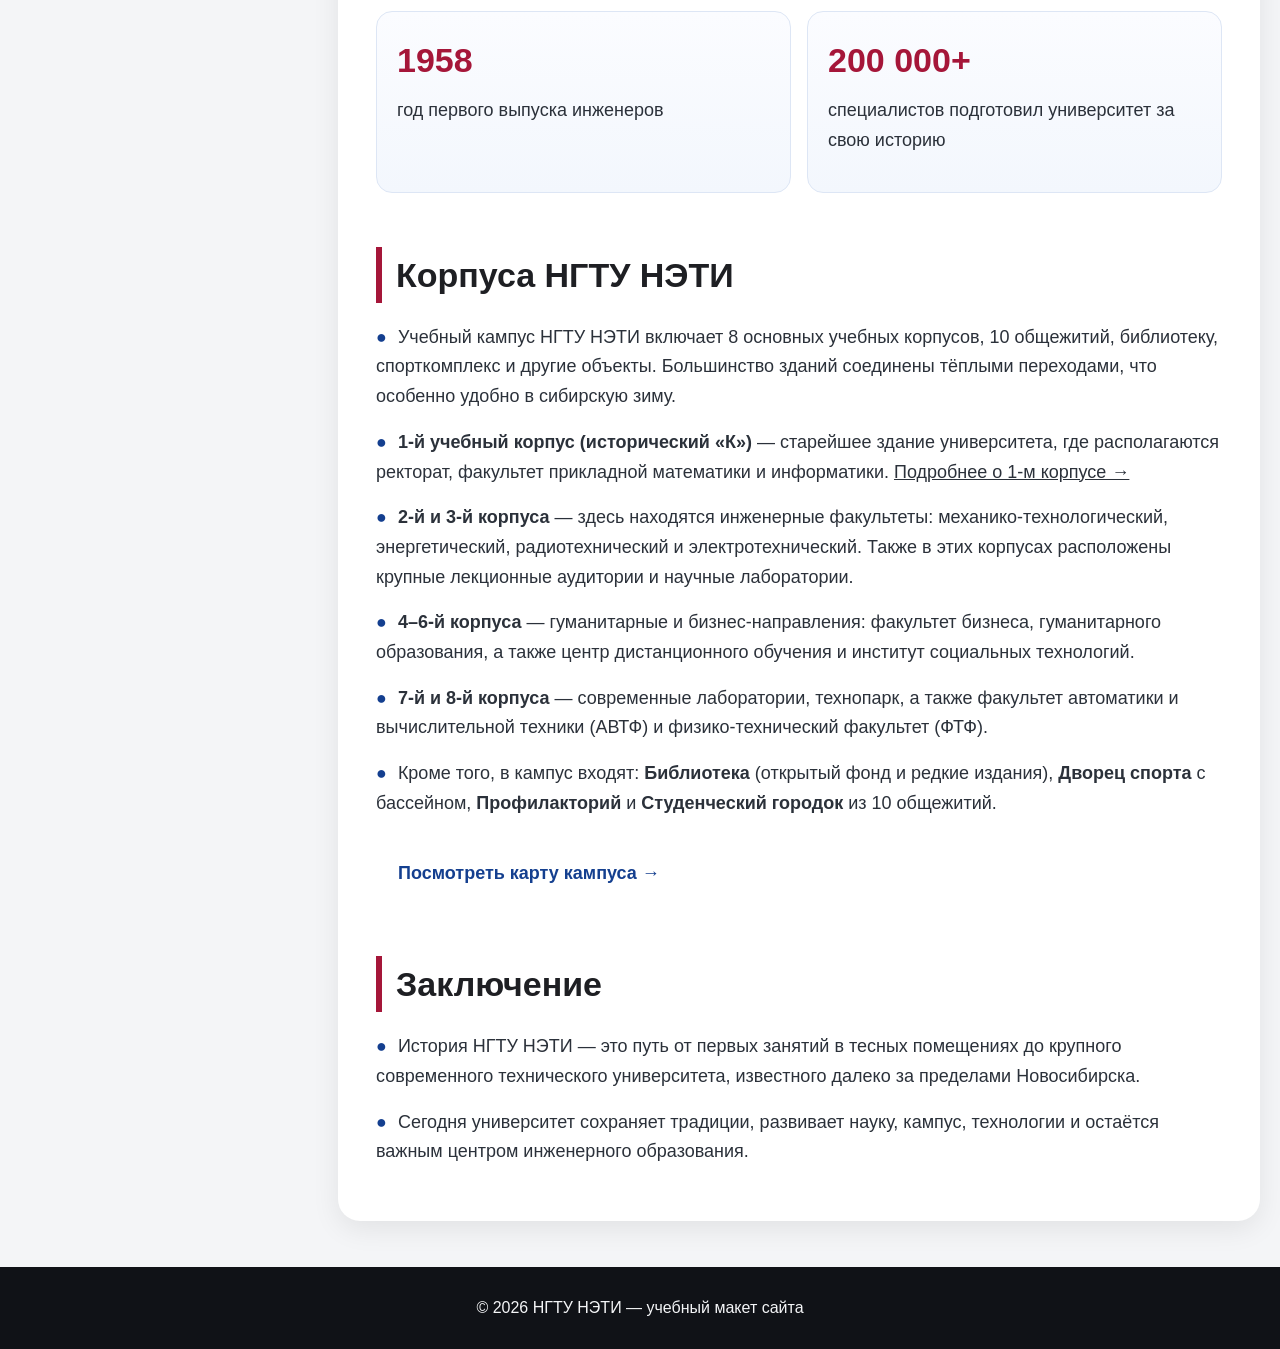
==== commit 1fb335fa: "v2" ====
--- a/index.html
+++ b/index.html
@@ -100,10 +100,14 @@
           <li><a href="#timeline">6. Этапы развития</a></li>
           <li><a href="#today">7. НГТУ сегодня</a></li>
           <li><a href="#facts">8. Интересные факты</a></li>
-          <li><a href="#conclusion">9. Заключение</a></li>
+          <li><a href="#corpusa">9. Корпуса</a></li>
+          <li><a href="#conclusion">10. Заключение</a></li>
         </ul>
       </div>
     </aside>
+
+
+    
 
     <main class="content">
       <section id="intro" class="content-section">
@@ -195,7 +199,7 @@
             <img src="map.png" alt="Карта кампуса НГТУ НЭТИ. На схеме отмечены учебные корпуса, общежития и другие объекты университета. Нажмите на маркер, чтобы перейти на страницу здания." class="map-image">
             
             <!-- Левый кампус (Запад) -->
-            <a href="https://www.nstu.ru" class="map-hotspot" style="left: 15.5%; top: 58%;" data-building="Учебный корпус №1 (Запад)" target="_blank" rel="noopener noreferrer">
+            <!-- <a href="https://www.nstu.ru" class="map-hotspot" style="left: 15.5%; top: 58%;" data-building="Учебный корпус №1 (Запад)" target="_blank" rel="noopener noreferrer">
               <span class="hotspot-marker" style="background:#2563eb;">1</span>
             </a>
             <a href="https://www.nstu.ru" class="map-hotspot" style="left: 24.5%; top: 58%;" data-building="Учебный корпус №2 (Запад)" target="_blank" rel="noopener noreferrer">
@@ -236,34 +240,34 @@
             </a>
             <a href="https://www.nstu.ru" class="map-hotspot" style="left: 12%; top: 42%;" data-building="Общежитие №6 (Запад)" target="_blank" rel="noopener noreferrer">
               <span class="hotspot-marker" style="background:#f59e0b;">6</span>
-            </a>
+            </a> \.
             <a href="https://www.nstu.ru" class="map-hotspot" style="left: 35%; top: 79%;" data-building="Учебный корпус №7а (Запад)" target="_blank" rel="noopener noreferrer">
               <span class="hotspot-marker" style="background:#f59e0b;">7</span>
             </a>
             <a href="https://www.nstu.ru" class="map-hotspot" style="left: 45%; top: 72%;" data-building="Учебный корпус №2а (Запад)" target="_blank" rel="noopener noreferrer">
               <span class="hotspot-marker" style="background:#f59e0b;">2</span>
-            </a>
+            </a> -->
 
             <!-- Правый кампус (Восток) -->
-            <a href="https://www.nstu.ru" class="map-hotspot" style="left: 66%; top: 29.5%;" data-building="Учебный корпус №1 (Восток)" target="_blank" rel="noopener noreferrer">
+            <a href="https://www.nstu.ru/campus/Uchebnie_korpusa/Uchebnie_korpusa_1" class="map-hotspot" style="left: 66%; top: 29.5%;" data-building="Учебный корпус №1 (Восток)" target="_blank" rel="noopener noreferrer">
               <span class="hotspot-marker" style="background:#16a34a;">1</span>
             </a>
-            <a href="https://www.nstu.ru" class="map-hotspot" style="left: 71%; top: 53%;" data-building="Учебный корпус №2 (Восток)" target="_blank" rel="noopener noreferrer">
+            <a href="https://www.nstu.ru/campus/Uchebnie_korpusa/Uchebnie_korpusa_2" class="map-hotspot" style="left: 71%; top: 53%;" data-building="Учебный корпус №2 (Восток)" target="_blank" rel="noopener noreferrer">
               <span class="hotspot-marker" style="background:#16a34a;">2</span>
             </a>
-            <a href="https://www.nstu.ru" class="map-hotspot" style="left: 89%; top: 29.5%;" data-building="Учебный корпус №3а (Восток)" target="_blank" rel="noopener noreferrer">
+            <a href="https://www.nstu.ru/campus/Uchebnie_korpusa/Uchebnie_korpusa_3" class="map-hotspot" style="left: 89%; top: 29.5%;" data-building="Учебный корпус №3а (Восток)" target="_blank" rel="noopener noreferrer">
               <span class="hotspot-marker" style="background:#16a34a;">3а</span>
             </a>
-            <a href="https://www.nstu.ru" class="map-hotspot" style="left: 83%; top: 35.5%;" data-building="Учебный корпус №3б (Восток)" target="_blank" rel="noopener noreferrer">
+            <a href="https://www.nstu.ru/campus/Uchebnie_korpusa/Uchebnie_korpusa_3" class="map-hotspot" style="left: 83%; top: 35.5%;" data-building="Учебный корпус №3б (Восток)" target="_blank" rel="noopener noreferrer">
               <span class="hotspot-marker" style="background:#16a34a;">3б</span>
             </a>
-            <a href="https://www.nstu.ru" class="map-hotspot" style="left: 91.5%; top: 58%;" data-building="Учебный корпус №4 (Восток)" target="_blank" rel="noopener noreferrer">
+            <a href="https://www.nstu.ru/campus/Uchebnie_korpusa/Uchebnie_korpusa_4" class="map-hotspot" style="left: 91.5%; top: 58%;" data-building="Учебный корпус №4 (Восток)" target="_blank" rel="noopener noreferrer">
               <span class="hotspot-marker" style="background:#16a34a;">4</span>
             </a>
-            <a href="https://www.nstu.ru" class="map-hotspot" style="left: 83%; top: 55.5%;" data-building="Общежитие №5 (Восток)" target="_blank" rel="noopener noreferrer">
+            <a href="https://library.nstu.ru" class="map-hotspot" style="left: 83%; top: 55.5%;" data-building="Библиотека (Восток)" target="_blank" rel="noopener noreferrer">
               <span class="hotspot-marker" style="background:#2563eb;">5</span>
             </a>
-            <a href="https://www.nstu.ru" class="map-hotspot" style="left: 63%; top: 69.5%;" data-building="Учебный корпус №6 (Восток)" target="_blank" rel="noopener noreferrer">
+            <a href="https://www.nstu.ru/campus/Uchebnie_korpusa/Uchebnie_korpusa_6" class="map-hotspot" style="left: 63%; top: 69.5%;" data-building="Учебный корпус №6 (Восток)" target="_blank" rel="noopener noreferrer">
               <span class="hotspot-marker" style="background:#16a34a;">6</span>
             </a>
             <a href="https://www.nstu.ru" class="map-hotspot" style="left: 83%; top: 45%;" data-building="Учебный корпус №8 (Восток)" target="_blank" rel="noopener noreferrer">
@@ -272,12 +276,10 @@
             <a href="https://www.nstu.ru" class="map-hotspot" style="left: 81%; top: 67%;" data-building="Учебный корпус №10 (Восток)" target="_blank" rel="noopener noreferrer">
               <span class="hotspot-marker" style="background:#2563eb;">10</span>
             </a>
-            <a href="https://www.nstu.ru" class="map-hotspot" style="left: 83%; top: 75%;" data-building="Общежитие №5а (Восток)" target="_blank" rel="noopener noreferrer">
+            <a href="https://www.nstu.ru" class="map-hotspot" style="left: 83%; top: 75%;" data-building="Библиотека" target="_blank" rel="noopener noreferrer">
               <span class="hotspot-marker" style="background:#16a34a;">5</span>
-            </a>
-            <a href="https://www.nstu.ru" class="map-hotspot" style="left: 73%; top: 49%;" data-building="Библиотека" target="_blank" rel="noopener noreferrer">
-              <span class="hotspot-marker" style="background:#1e3a5f;"><svg width="10" height="10" viewBox="0 0 24 24" fill="none" stroke="currentColor" stroke-width="3" stroke-linecap="round" stroke-linejoin="round"><path d="M4 19.5A2.5 2.5 0 0 1 6.5 17H20"/><path d="M6.5 2H20v20H6.5A2.5 2.5 0 0 1 4 19.5v-15A2.5 2.5 0 0 1 6.5 2z"/></svg></span>
-            </a>
+            </a> 
+           
           </div>
           <p class="map-hint">Нажмите на маркер с номером здания, чтобы перейти на сайт НГТУ НЭТИ</p>
         </div>
@@ -401,6 +403,39 @@
         </div>
       </section>
 
+     <section id="corpusa" class="content-section">
+  <h2>Корпуса НГТУ НЭТИ</h2>
+  <p id="corpusa-p1">
+    <a href="#corpusa-p1" class="anchor" aria-label="Ссылка на абзац">●</a>
+    Учебный кампус НГТУ НЭТИ включает 8 основных учебных корпусов, 10 общежитий, библиотеку, спорткомплекс и другие объекты. Большинство зданий соединены тёплыми переходами, что особенно удобно в сибирскую зиму.
+  </p>
+  <p id="corpusa-p2">
+    <a href="#corpusa-p2" class="anchor" aria-label="Ссылка на абзац">●</a>
+    <strong>1-й учебный корпус (исторический «К»)</strong> — старейшее здание университета, где располагаются ректорат, факультет прикладной математики и информатики. 
+    <a href="1corpus.html">Подробнее о 1-м корпусе →</a>
+  </p>
+  <p id="corpusa-p3">
+    <a href="#corpusa-p3" class="anchor" aria-label="Ссылка на абзац">●</a>
+    <strong>2-й и 3-й корпуса</strong> — здесь находятся инженерные факультеты: механико-технологический, энергетический, радиотехнический и электротехнический. Также в этих корпусах расположены крупные лекционные аудитории и научные лаборатории.
+  </p>
+  <p id="corpusa-p4">
+    <a href="#corpusa-p4" class="anchor" aria-label="Ссылка на абзац">●</a>
+    <strong>4–6-й корпуса</strong> — гуманитарные и бизнес-направления: факультет бизнеса, гуманитарного образования, а также центр дистанционного обучения и институт социальных технологий.
+  </p>
+  <p id="corpusa-p5">
+    <a href="#corpusa-p5" class="anchor" aria-label="Ссылка на абзац">●</a>
+    <strong>7-й и 8-й корпуса</strong> — современные лаборатории, технопарк, а также факультет автоматики и вычислительной техники (АВТФ) и физико-технический факультет (ФТФ).
+  </p>
+  <p id="corpusa-p6">
+    <a href="#corpusa-p6" class="anchor" aria-label="Ссылка на абзац">●</a>
+    Кроме того, в кампус входят: <strong>Библиотека</strong> (открытый фонд и редкие издания), <strong>Дворец спорта</strong> с бассейном, <strong>Профилакторий</strong> и <strong>Студенческий городок</strong> из 10 общежитий.
+  </p>
+  <p>
+    <a href="#campus" class="hero-button" style="display: inline-block; margin-top: 12px;">Посмотреть карту кампуса →</a>
+  </p>
+</section>
+
+
       <section id="conclusion" class="content-section">
         <h2>Заключение</h2>
         <p id="conclusion-p1">
--- a/style.css
+++ b/style.css
@@ -56,7 +56,7 @@
 }
 
 .site-header {
-  position: sticky;
+  position: static;
   top: 0;
   z-index: 1000;
   background: var(--white);
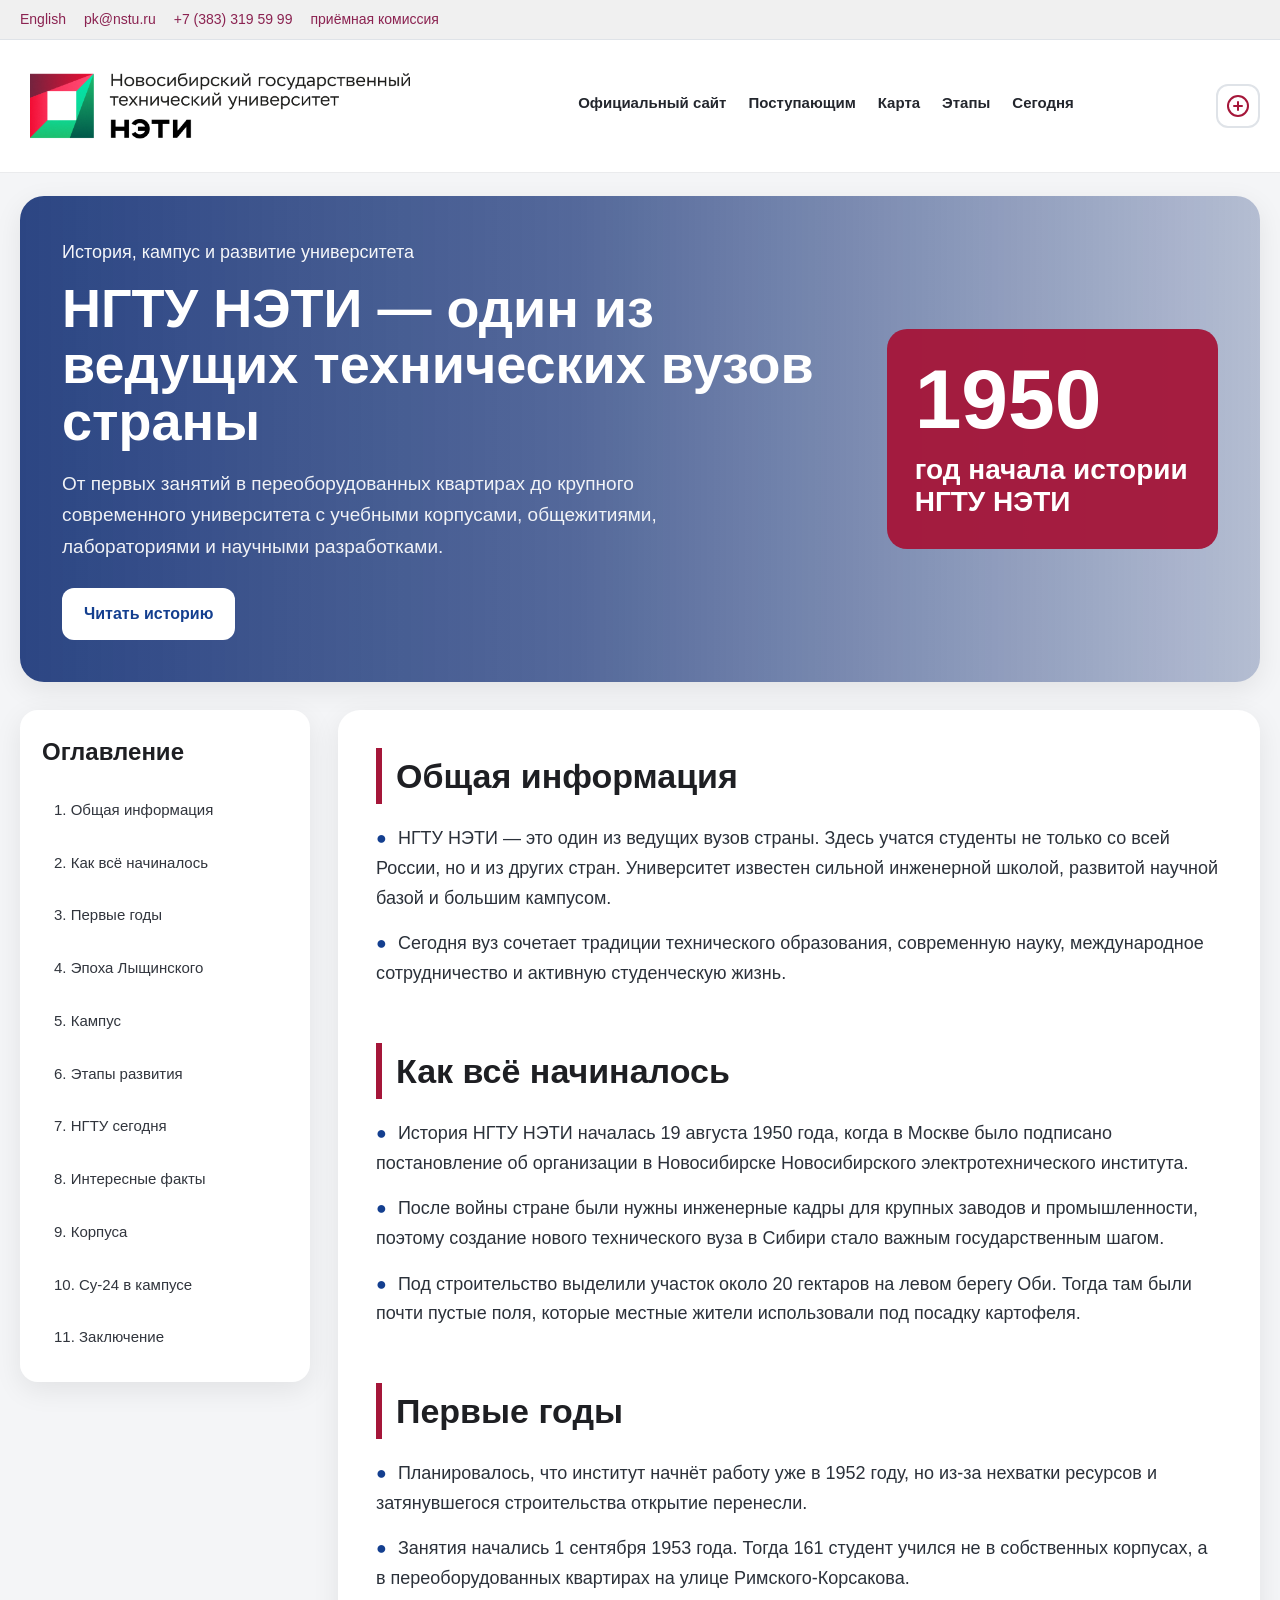
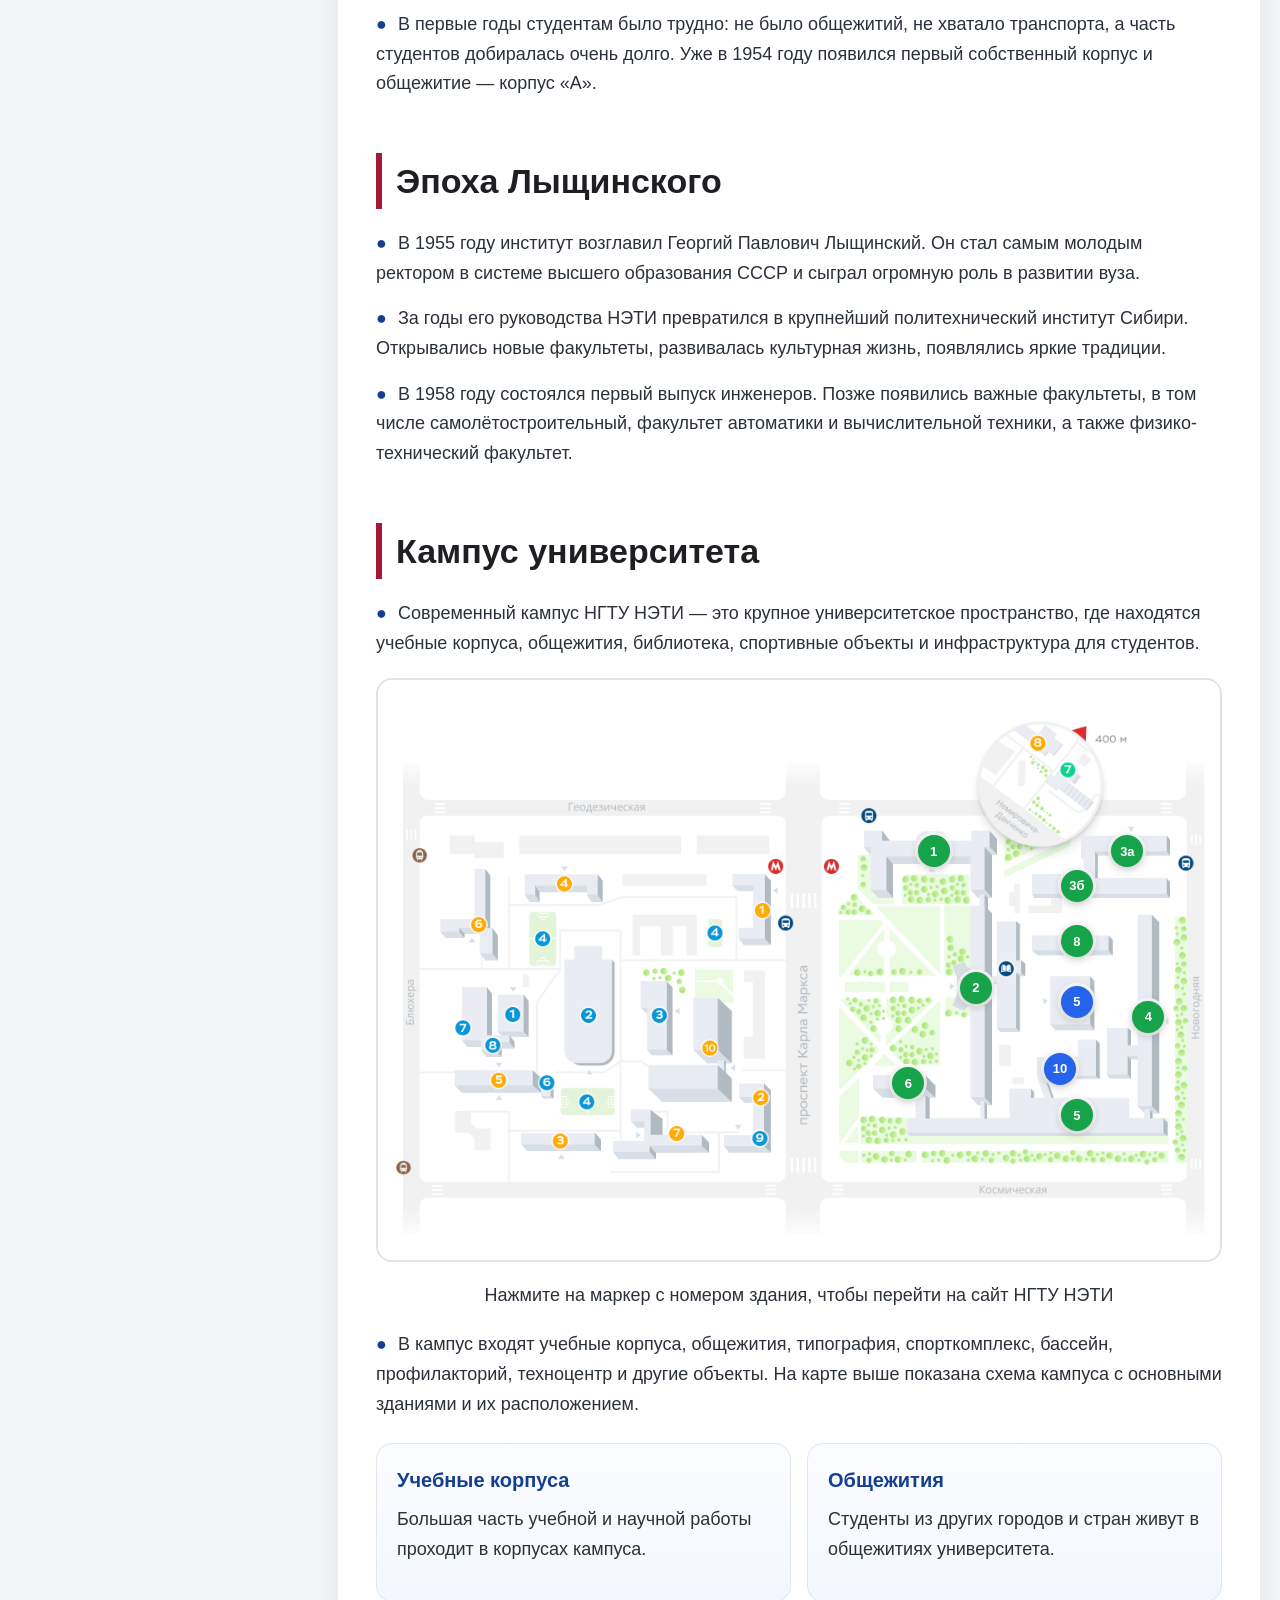
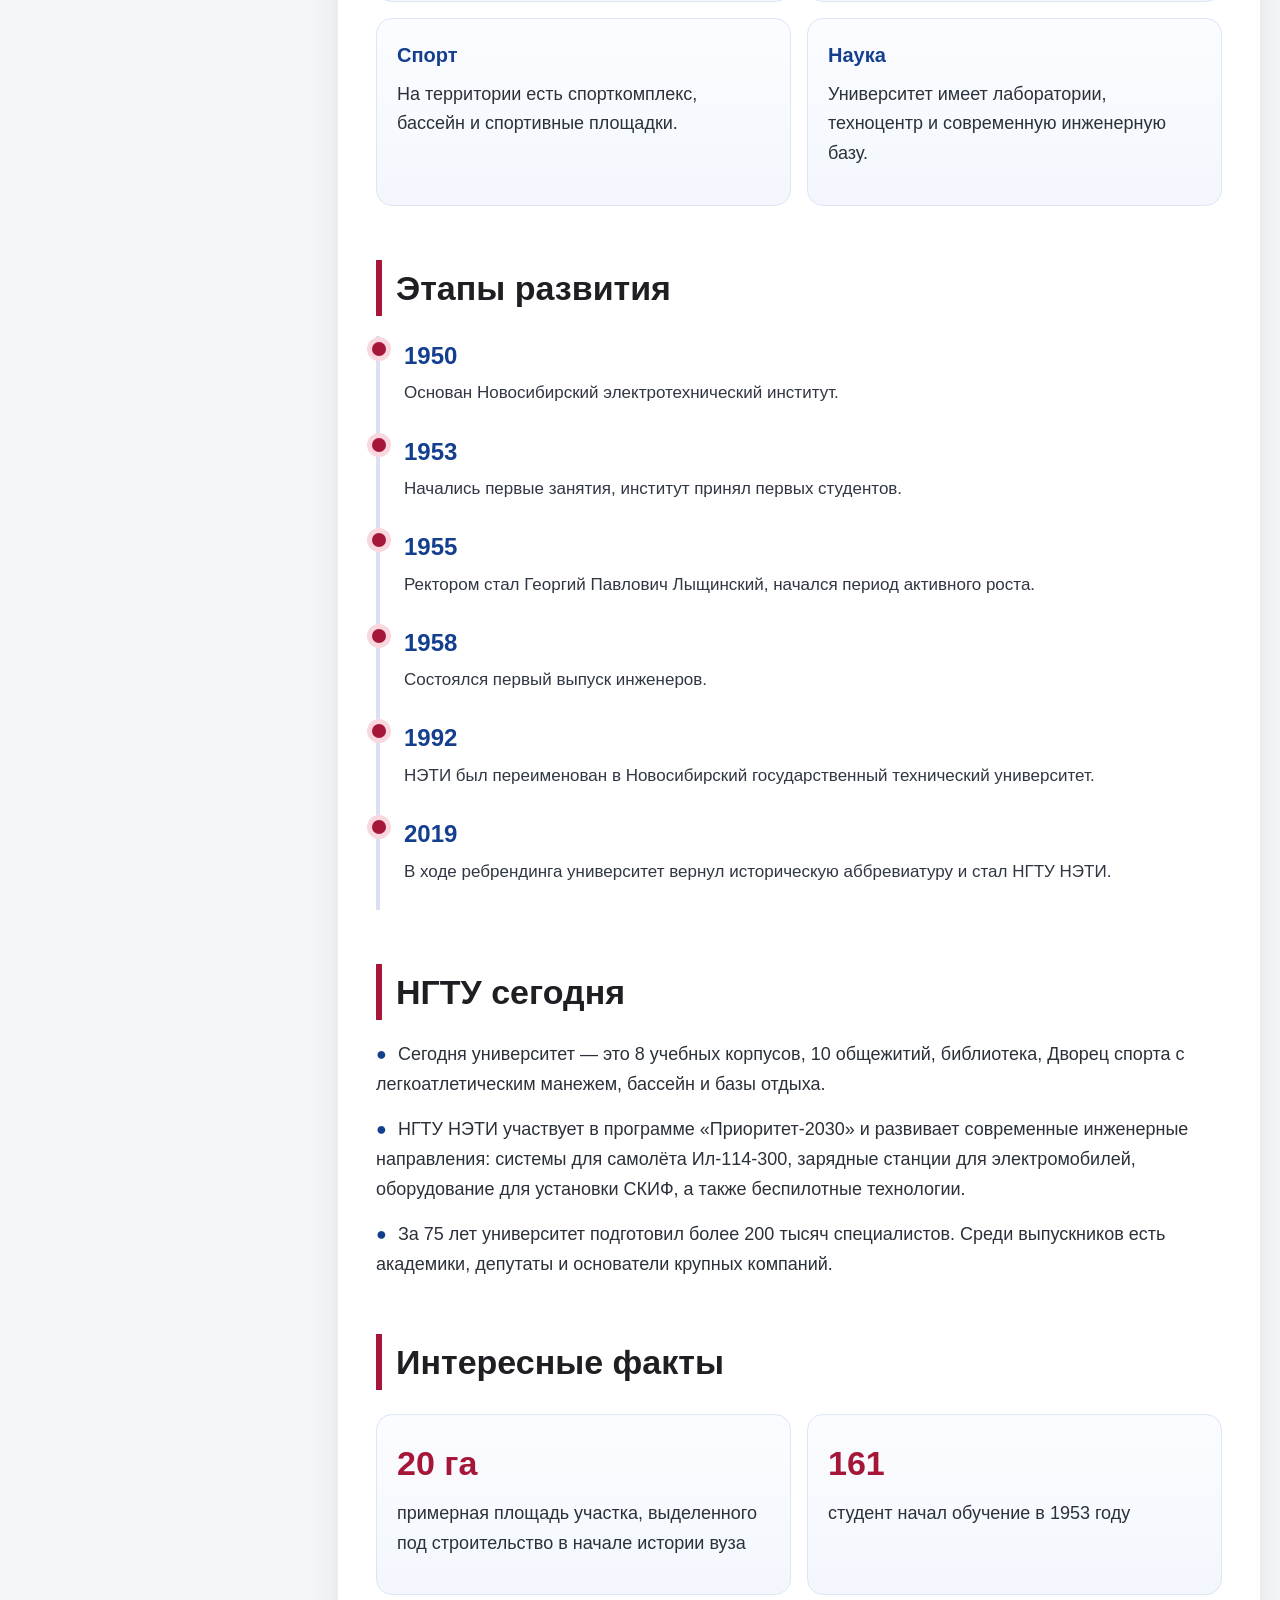
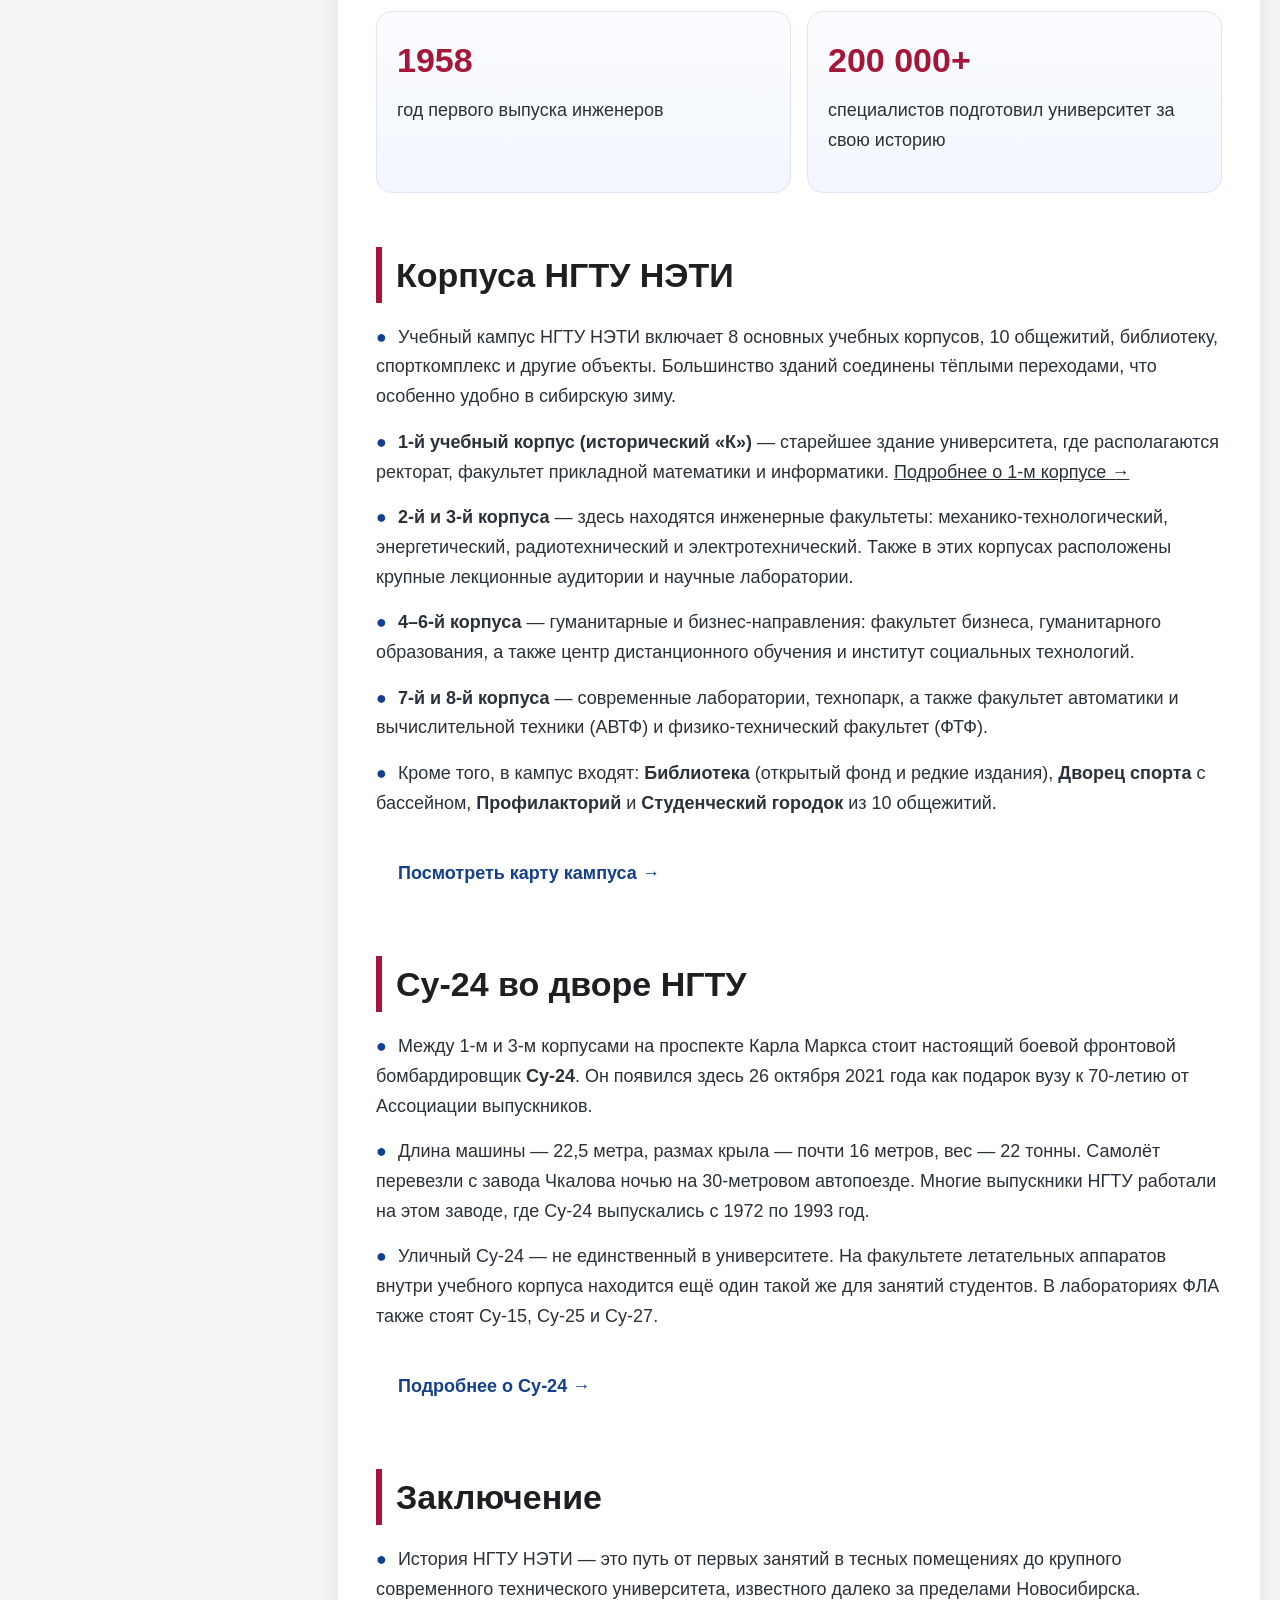
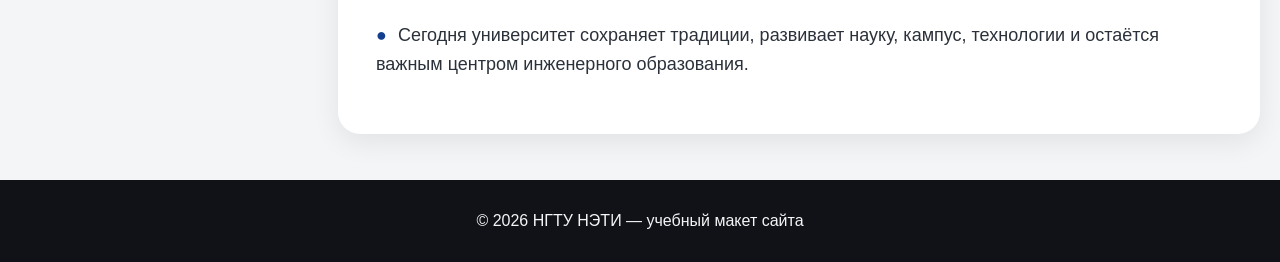
==== commit abcde538: "su-24" ====
--- a/index.html
+++ b/index.html
@@ -5,6 +5,7 @@
   <meta name="viewport" content="width=device-width, initial-scale=1.0" />
   <title>НГТУ НЭТИ — История и кампус</title>
   <link rel="stylesheet" href="style.css" />
+<base target="_blank">
 </head>
 <body>
   <header class="site-header">
@@ -101,7 +102,8 @@
           <li><a href="#today">7. НГТУ сегодня</a></li>
           <li><a href="#facts">8. Интересные факты</a></li>
           <li><a href="#corpusa">9. Корпуса</a></li>
-          <li><a href="#conclusion">10. Заключение</a></li>
+          <li><a href="#su24">10. Су-24 в кампусе</a></li>
+          <li><a href="#conclusion">11. Заключение</a></li>
         </ul>
       </div>
     </aside>
@@ -436,6 +438,28 @@
 </section>
 
 
+      <section id="su24" class="content-section">
+        <h2>Су-24 во дворе НГТУ</h2>
+        <p id="su24-p1">
+          <a href="#su24-p1" class="anchor" aria-label="Ссылка на абзац">●</a>
+          Между 1-м и 3-м корпусами на проспекте Карла Маркса стоит настоящий боевой фронтовой бомбардировщик <strong>Су-24</strong>. 
+          Он появился здесь 26 октября 2021 года как подарок вузу к 70-летию от Ассоциации выпускников.
+        </p>
+        <p id="su24-p2">
+          <a href="#su24-p2" class="anchor" aria-label="Ссылка на абзац">●</a>
+          Длина машины — 22,5 метра, размах крыла — почти 16 метров, вес — 22 тонны. Самолёт перевезли с завода Чкалова ночью 
+          на 30-метровом автопоезде. Многие выпускники НГТУ работали на этом заводе, где Су-24 выпускались с 1972 по 1993 год.
+        </p>
+        <p id="su24-p3">
+          <a href="#su24-p3" class="anchor" aria-label="Ссылка на абзац">●</a>
+          Уличный Су-24 — не единственный в университете. На факультете летательных аппаратов внутри учебного корпуса находится 
+          ещё один такой же для занятий студентов. В лабораториях ФЛА также стоят Су-15, Су-25 и Су-27.
+        </p>
+        <p>
+          <a href="su24.html" class="hero-button" style="display: inline-block; margin-top: 12px;">Подробнее о Су-24 →</a>
+        </p>
+      </section>
+
       <section id="conclusion" class="content-section">
         <h2>Заключение</h2>
         <p id="conclusion-p1">
--- a/style.css
+++ b/style.css
@@ -28,6 +28,8 @@
   background: var(--bg);
   color: var(--text);
   line-height: 1.65;
+  overflow-x: hidden;
+  width: 100;
 }
 
 img {
@@ -468,7 +470,30 @@
     transform: translateY(-100%);
   }
 }
-
+/* Адаптация панели доступности для телефонов */
+@media (max-width: 768px) {
+  .a11y-options {
+    position: fixed;
+    top: 70px;
+    left: 10px;           /* ← привязка к левому краю */
+    right: 10px;          /* ← привязка к правому краю */
+    transform: none;      /* ← убрать центрирование */
+    width: auto;          /* ← растянуть между left/right */
+    max-width: none;      /* ← убрать ограничение */
+    max-height: calc(100vh - 90px);
+    overflow-y: auto;
+    border-radius: 16px;
+    padding: 16px;
+    z-index: 1003;
+  }
+  
+  .a11y-btn {
+    padding: 12px 14px;   /* ← увеличить зону касания */
+    font-size: 16px;
+    min-height: 44px;     /* ← WCAG 2.1 рекомендация */
+    margin: 4px 2px 0 0;
+  }
+}
 /* ===== Панель доступности ===== */
 .accessibility-panel {
   position: relative;
